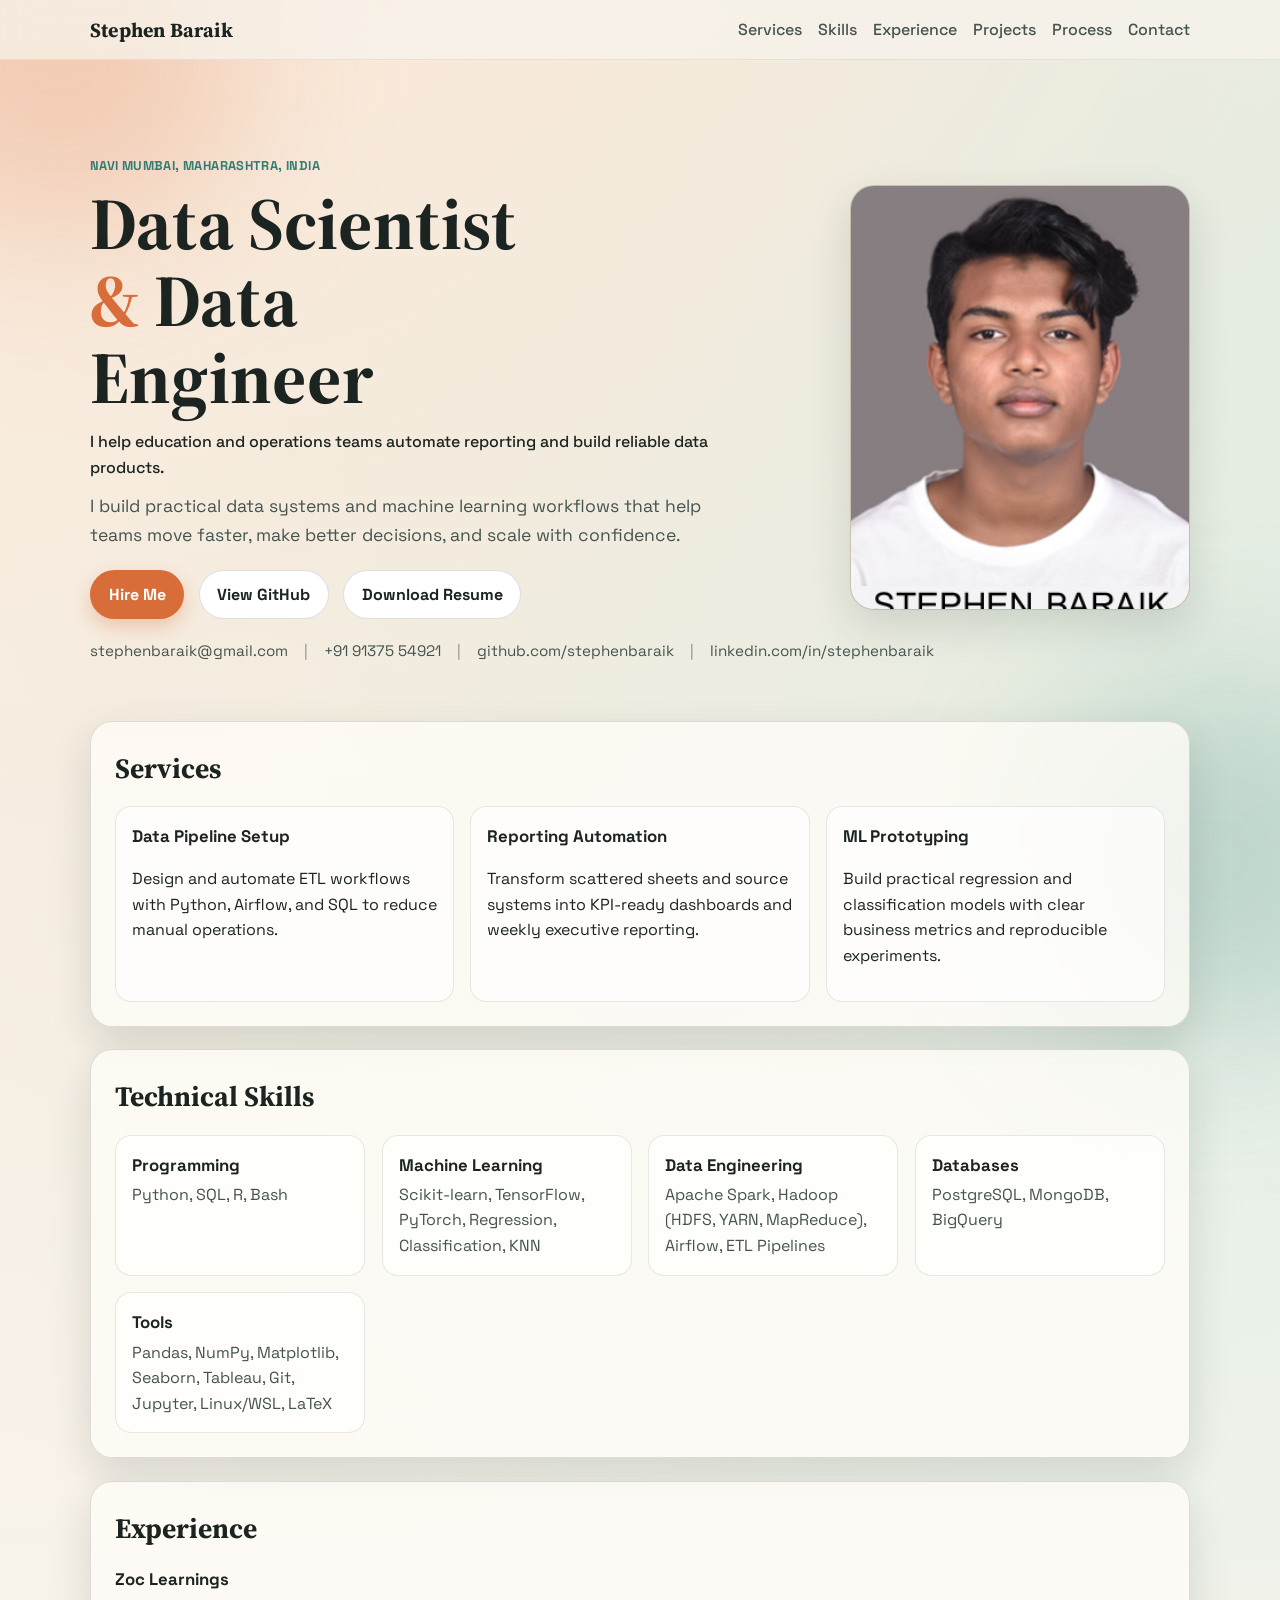
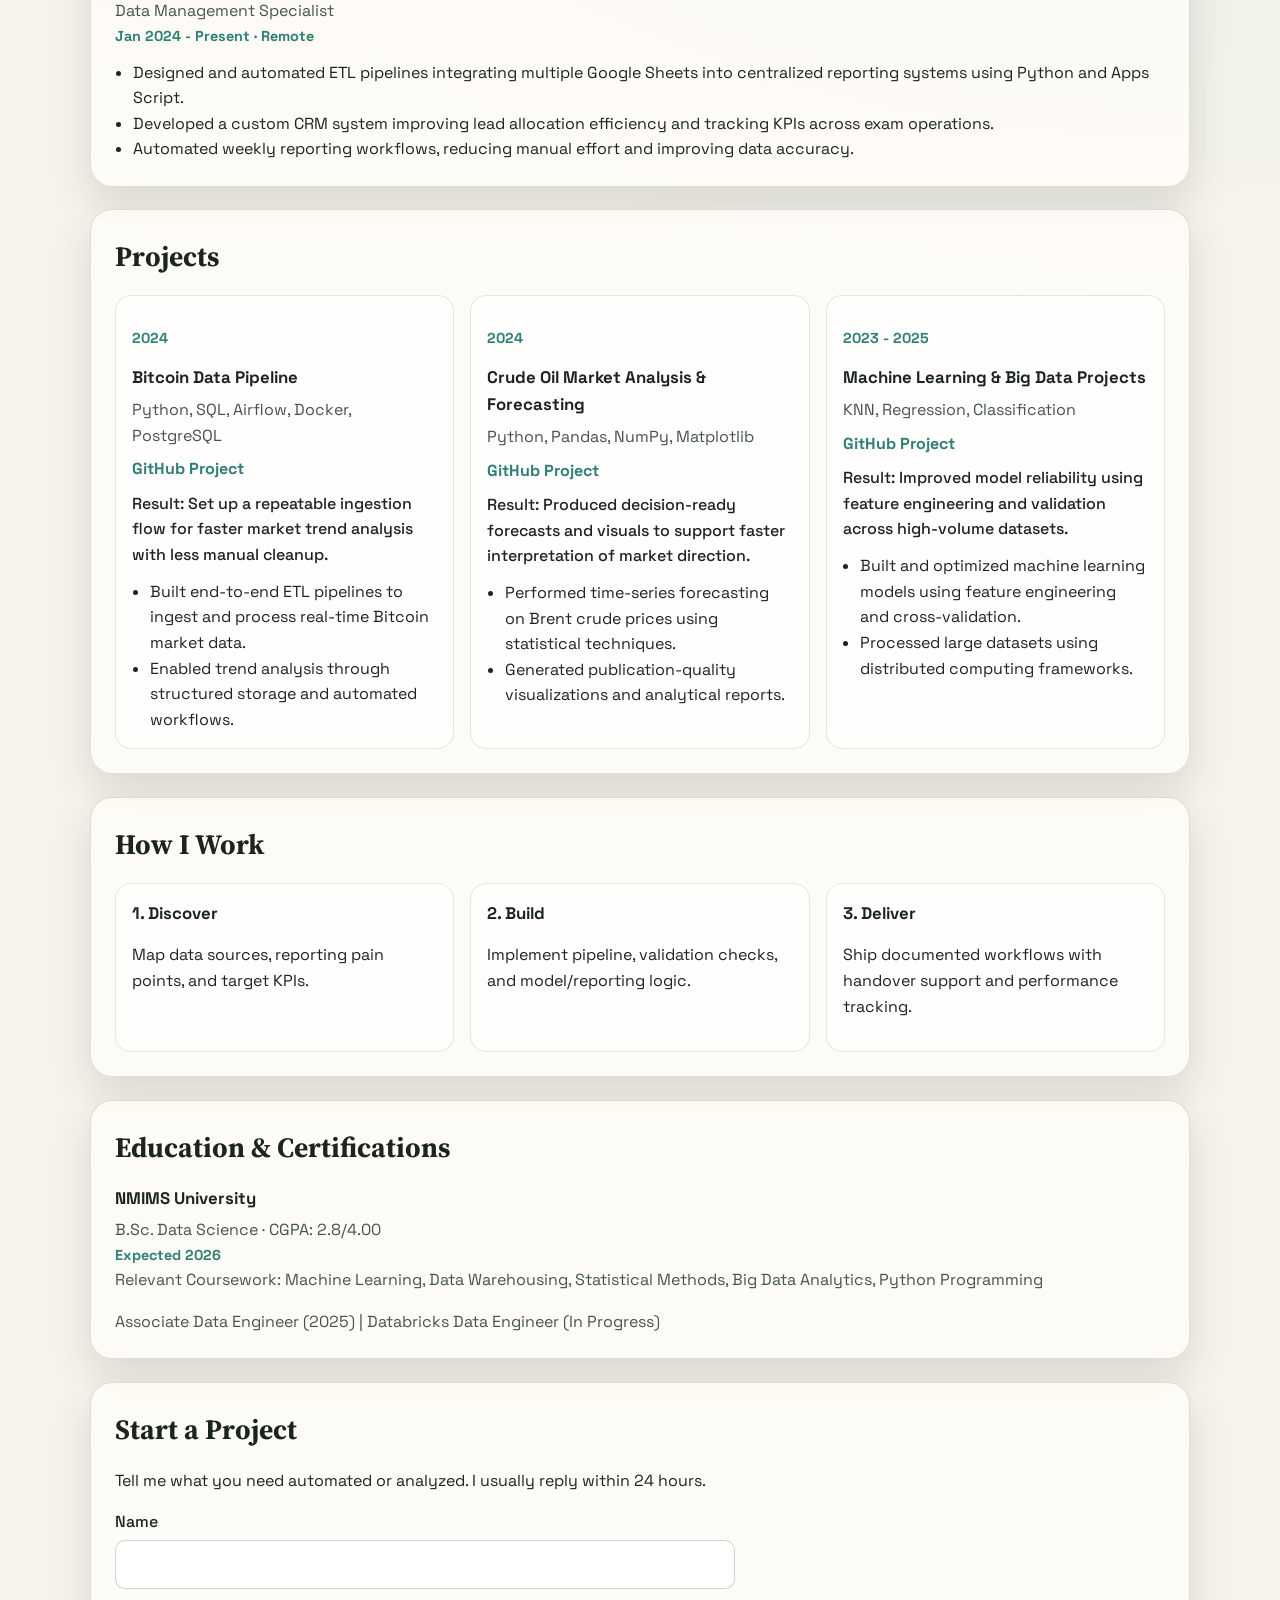
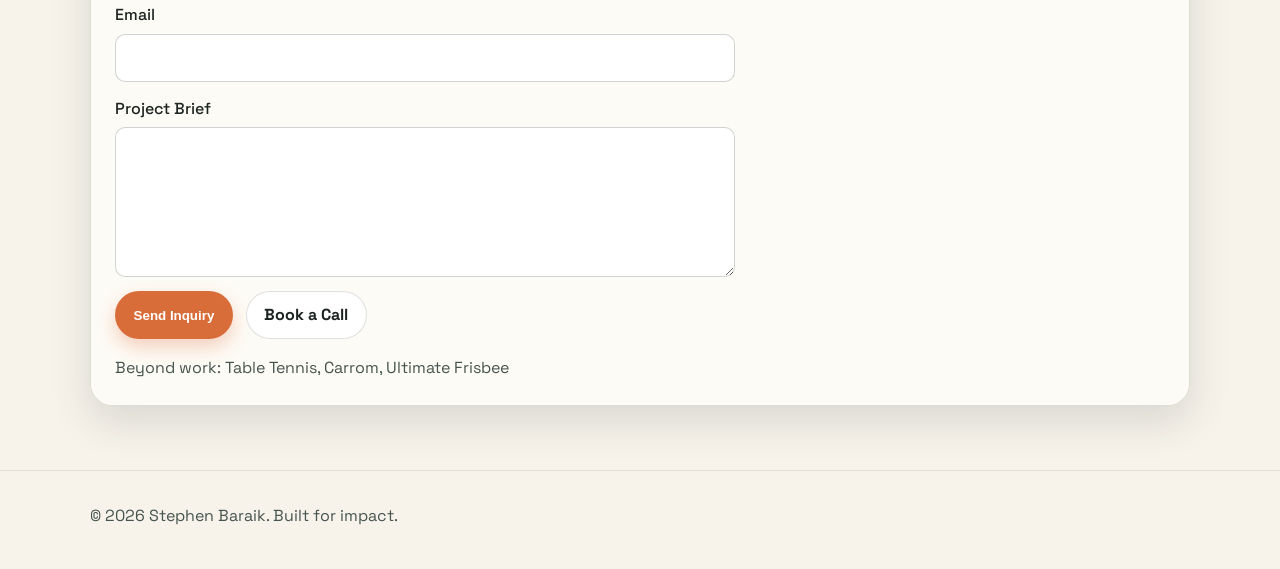
==== index.html @ 41bd1a30 "Add post-submit redirect for inquiry form" ====
<!DOCTYPE html>
<html lang="en">
<head>
  <meta charset="UTF-8">
  <meta name="viewport" content="width=device-width, initial-scale=1.0">
  <title>Stephen Baraik | Data Scientist & Data Engineer</title>
  <meta name="description" content="Portfolio website of Stephen Baraik, Data Scientist and Data Engineer based in Navi Mumbai.">
  <meta name="author" content="Stephen Baraik">
  <meta property="og:title" content="Stephen Baraik | Data Scientist & Data Engineer">
  <meta property="og:description" content="I help teams automate data workflows, build analytics pipelines, and deliver ML-ready systems.">
  <meta property="og:type" content="website">
  <meta property="og:image" content="stephen-baraik.jpg">
  <meta property="og:locale" content="en_IN">
  <meta name="twitter:card" content="summary_large_image">
  <meta name="twitter:title" content="Stephen Baraik | Data Scientist & Data Engineer">
  <meta name="twitter:description" content="Data Scientist and Data Engineer based in Navi Mumbai, India.">
  <meta name="twitter:image" content="stephen-baraik.jpg">
  <link rel="preconnect" href="https://fonts.googleapis.com">
  <link rel="preconnect" href="https://fonts.gstatic.com" crossorigin>
  <link href="https://fonts.googleapis.com/css2?family=Space+Grotesk:wght@400;500;700&family=Source+Serif+4:opsz,wght@8..60,500;8..60,700&display=swap" rel="stylesheet">
  <link rel="stylesheet" href="styles.css">
  <script type="application/ld+json">
    {
      "@context": "https://schema.org",
      "@type": "Person",
      "name": "Stephen Baraik",
      "jobTitle": "Data Scientist | Data Engineer",
      "address": {
        "@type": "PostalAddress",
        "addressLocality": "Navi Mumbai",
        "addressRegion": "Maharashtra",
        "addressCountry": "IN"
      },
      "email": "mailto:stephenbaraik@gmail.com",
      "telephone": "+91-91375-54921",
      "url": "https://github.com/stephenbaraik",
      "sameAs": [
        "https://github.com/stephenbaraik",
        "https://linkedin.com/in/stephenbaraik"
      ]
    }
  </script>
</head>
<body>
  <div class="bg-orb orb-one" aria-hidden="true"></div>
  <div class="bg-orb orb-two" aria-hidden="true"></div>

  <header class="site-header">
    <div class="container nav-wrap">
      <a href="#top" class="brand">Stephen Baraik</a>
      <nav aria-label="Primary navigation">
        <ul class="nav-links">
          <li><a href="#services">Services</a></li>
          <li><a href="#skills">Skills</a></li>
          <li><a href="#experience">Experience</a></li>
          <li><a href="#projects">Projects</a></li>
          <li><a href="#process">Process</a></li>
          <li><a href="#contact">Contact</a></li>
        </ul>
      </nav>
    </div>
  </header>

  <main id="top">
    <section class="hero container reveal">
      <div class="hero-layout">
        <div class="hero-content">
          <p class="kicker">Navi Mumbai, Maharashtra, India</p>
          <h1>Data Scientist <span>&</span> Data Engineer</h1>
          <p class="value-prop">I help education and operations teams automate reporting and build reliable data products.</p>
          <p class="hero-copy">
            I build practical data systems and machine learning workflows that help teams move faster,
            make better decisions, and scale with confidence.
          </p>
          <div class="hero-actions">
            <a class="btn btn-primary" href="mailto:stephenbaraik@gmail.com">Hire Me</a>
            <a class="btn btn-secondary" href="https://github.com/stephenbaraik" target="_blank" rel="noreferrer">View GitHub</a>
            <a class="btn btn-secondary" href="stephen-baraik-resume.pdf" download>Download Resume</a>
          </div>
        </div>
        <figure class="hero-photo">
          <img src="stephen-baraik.jpg" alt="Portrait of Stephen Baraik" loading="eager" decoding="async">
        </figure>
      </div>
      <ul class="contact-inline">
        <li><a href="mailto:stephenbaraik@gmail.com">stephenbaraik@gmail.com</a></li>
        <li><a href="tel:+919137554921">+91 91375 54921</a></li>
        <li><a href="https://github.com/stephenbaraik" target="_blank" rel="noreferrer">github.com/stephenbaraik</a></li>
        <li><a href="https://linkedin.com/in/stephenbaraik" target="_blank" rel="noreferrer">linkedin.com/in/stephenbaraik</a></li>
      </ul>
    </section>

    <section id="services" class="container panel reveal">
      <h2>Services</h2>
      <div class="service-grid">
        <article class="service-card">
          <h3>Data Pipeline Setup</h3>
          <p>Design and automate ETL workflows with Python, Airflow, and SQL to reduce manual operations.</p>
        </article>
        <article class="service-card">
          <h3>Reporting Automation</h3>
          <p>Transform scattered sheets and source systems into KPI-ready dashboards and weekly executive reporting.</p>
        </article>
        <article class="service-card">
          <h3>ML Prototyping</h3>
          <p>Build practical regression and classification models with clear business metrics and reproducible experiments.</p>
        </article>
      </div>
    </section>

    <section id="skills" class="container panel reveal">
      <h2>Technical Skills</h2>
      <div class="chip-groups">
        <div>
          <h3>Programming</h3>
          <p>Python, SQL, R, Bash</p>
        </div>
        <div>
          <h3>Machine Learning</h3>
          <p>Scikit-learn, TensorFlow, PyTorch, Regression, Classification, KNN</p>
        </div>
        <div>
          <h3>Data Engineering</h3>
          <p>Apache Spark, Hadoop (HDFS, YARN, MapReduce), Airflow, ETL Pipelines</p>
        </div>
        <div>
          <h3>Databases</h3>
          <p>PostgreSQL, MongoDB, BigQuery</p>
        </div>
        <div>
          <h3>Tools</h3>
          <p>Pandas, NumPy, Matplotlib, Seaborn, Tableau, Git, Jupyter, Linux/WSL, LaTeX</p>
        </div>
      </div>
    </section>

    <section id="experience" class="container panel reveal">
      <h2>Experience</h2>
      <article class="entry">
        <div class="entry-head">
          <h3>Zoc Learnings</h3>
          <p>Data Management Specialist</p>
          <span>Jan 2024 - Present · Remote</span>
        </div>
        <ul>
          <li>Designed and automated ETL pipelines integrating multiple Google Sheets into centralized reporting systems using Python and Apps Script.</li>
          <li>Developed a custom CRM system improving lead allocation efficiency and tracking KPIs across exam operations.</li>
          <li>Automated weekly reporting workflows, reducing manual effort and improving data accuracy.</li>
        </ul>
      </article>
    </section>

    <section id="projects" class="container panel reveal">
      <h2>Projects</h2>
      <div class="project-grid">
        <article class="project-card">
          <p class="project-year">2024</p>
          <h3>Bitcoin Data Pipeline</h3>
          <p class="project-stack">Python, SQL, Airflow, Docker, PostgreSQL</p>
          <a class="project-link" href="https://github.com/stephenbaraik" target="_blank" rel="noreferrer">GitHub Project</a>
          <p class="project-result">Result: Set up a repeatable ingestion flow for faster market trend analysis with less manual cleanup.</p>
          <ul>
            <li>Built end-to-end ETL pipelines to ingest and process real-time Bitcoin market data.</li>
            <li>Enabled trend analysis through structured storage and automated workflows.</li>
          </ul>
        </article>

        <article class="project-card">
          <p class="project-year">2024</p>
          <h3>Crude Oil Market Analysis &amp; Forecasting</h3>
          <p class="project-stack">Python, Pandas, NumPy, Matplotlib</p>
          <a class="project-link" href="https://github.com/stephenbaraik" target="_blank" rel="noreferrer">GitHub Project</a>
          <p class="project-result">Result: Produced decision-ready forecasts and visuals to support faster interpretation of market direction.</p>
          <ul>
            <li>Performed time-series forecasting on Brent crude prices using statistical techniques.</li>
            <li>Generated publication-quality visualizations and analytical reports.</li>
          </ul>
        </article>

        <article class="project-card">
          <p class="project-year">2023 - 2025</p>
          <h3>Machine Learning &amp; Big Data Projects</h3>
          <p class="project-stack">KNN, Regression, Classification</p>
          <a class="project-link" href="https://github.com/stephenbaraik" target="_blank" rel="noreferrer">GitHub Project</a>
          <p class="project-result">Result: Improved model reliability using feature engineering and validation across high-volume datasets.</p>
          <ul>
            <li>Built and optimized machine learning models using feature engineering and cross-validation.</li>
            <li>Processed large datasets using distributed computing frameworks.</li>
          </ul>
        </article>
      </div>
    </section>

    <section id="process" class="container panel reveal">
      <h2>How I Work</h2>
      <div class="process-grid">
        <article>
          <h3>1. Discover</h3>
          <p>Map data sources, reporting pain points, and target KPIs.</p>
        </article>
        <article>
          <h3>2. Build</h3>
          <p>Implement pipeline, validation checks, and model/reporting logic.</p>
        </article>
        <article>
          <h3>3. Deliver</h3>
          <p>Ship documented workflows with handover support and performance tracking.</p>
        </article>
      </div>
    </section>

    <section id="education" class="container panel reveal">
      <h2>Education & Certifications</h2>
      <article class="entry">
        <div class="entry-head">
          <h3>NMIMS University</h3>
          <p>B.Sc. Data Science · CGPA: 2.8/4.00</p>
          <span>Expected 2026</span>
        </div>
        <p class="coursework">Relevant Coursework: Machine Learning, Data Warehousing, Statistical Methods, Big Data Analytics, Python Programming</p>
      </article>
      <p class="cert-line">Associate Data Engineer (2025) | Databricks Data Engineer (In Progress)</p>
    </section>

    <section id="contact" class="container panel contact reveal">
      <h2>Start a Project</h2>
      <p>Tell me what you need automated or analyzed. I usually reply within 24 hours.</p>
      <form class="contact-form" action="https://formsubmit.co/stephenbaraik@gmail.com" method="POST">
        <input type="hidden" name="_subject" value="New portfolio inquiry">
        <input type="hidden" name="_captcha" value="false">
        <input type="hidden" name="_next" value="https://stephenbaraik.github.io/portfolio-website/?inquiry=sent#contact">
        <label>
          Name
          <input type="text" name="name" required>
        </label>
        <label>
          Email
          <input type="email" name="email" required>
        </label>
        <label>
          Project Brief
          <textarea name="message" rows="5" required></textarea>
        </label>
        <div class="contact-cta">
          <button class="btn btn-primary" type="submit">Send Inquiry</button>
          <a class="btn btn-secondary" href="https://calendly.com/stephenbaraik/30min" target="_blank" rel="noreferrer">Book a Call</a>
        </div>
      </form>
      <p class="activity-line">Beyond work: Table Tennis, Carrom, Ultimate Frisbee</p>
    </section>
  </main>

  <footer class="site-footer">
    <div class="container">
      <p>&copy; <span id="year"></span> Stephen Baraik. Built for impact.</p>
    </div>
  </footer>

  <script src="script.js"></script>
</body>
</html>
---- styles.css ----
:root {
  --bg: #f7f3eb;
  --surface: rgba(255, 253, 248, 0.78);
  --ink: #1c2421;
  --muted: #45544e;
  --accent: #d96d3a;
  --accent-2: #2f7f74;
  --border: rgba(28, 36, 33, 0.14);
  --shadow: 0 16px 40px rgba(37, 50, 45, 0.14);
}

* {
  box-sizing: border-box;
}

html {
  scroll-behavior: smooth;
}

body {
  margin: 0;
  font-family: "Space Grotesk", "Segoe UI", sans-serif;
  color: var(--ink);
  background:
    radial-gradient(circle at 12% -10%, #ffe7d5 0%, rgba(255, 231, 213, 0) 48%),
    radial-gradient(circle at 92% 8%, #d4efe8 0%, rgba(212, 239, 232, 0) 44%),
    var(--bg);
  line-height: 1.6;
}

.container {
  width: min(1100px, 92vw);
  margin: 0 auto;
}

.bg-orb {
  position: fixed;
  width: 360px;
  height: 360px;
  border-radius: 50%;
  filter: blur(80px);
  z-index: -1;
}

.orb-one {
  background: rgba(217, 109, 58, 0.24);
  top: -120px;
  left: -120px;
}

.orb-two {
  background: rgba(47, 127, 116, 0.22);
  bottom: -140px;
  right: -120px;
}

.site-header {
  position: sticky;
  top: 0;
  backdrop-filter: blur(12px);
  background: rgba(247, 243, 235, 0.75);
  border-bottom: 1px solid rgba(28, 36, 33, 0.08);
  z-index: 10;
}

.nav-wrap {
  display: flex;
  justify-content: space-between;
  align-items: center;
  padding: 0.85rem 0;
  gap: 1rem;
}

.brand {
  font-family: "Source Serif 4", serif;
  font-size: 1.25rem;
  font-weight: 700;
  letter-spacing: 0.01em;
}

.nav-links {
  display: flex;
  list-style: none;
  gap: 1rem;
  padding: 0;
  margin: 0;
  flex-wrap: wrap;
}

a {
  color: inherit;
  text-decoration: none;
}

.nav-links a {
  color: var(--muted);
  font-weight: 500;
}

.nav-links a:hover,
.contact-inline a:hover {
  color: var(--accent);
}

main {
  padding: 2.8rem 0 4rem;
}

.hero {
  padding: 3.2rem 0 2.2rem;
}

.hero-layout {
  display: grid;
  grid-template-columns: 1.2fr 0.8fr;
  gap: 1.4rem;
  align-items: center;
}

.hero-photo {
  margin: 0;
  justify-self: end;
  width: min(340px, 100%);
  aspect-ratio: 4 / 5;
  border-radius: 24px;
  overflow: hidden;
  border: 1px solid rgba(28, 36, 33, 0.12);
  box-shadow: var(--shadow);
  background: linear-gradient(145deg, rgba(47, 127, 116, 0.18), rgba(217, 109, 58, 0.18));
}

.hero-photo img {
  width: 100%;
  height: 100%;
  object-fit: cover;
  object-position: center 20%;
  display: block;
}

.kicker {
  color: var(--accent-2);
  margin: 0;
  font-weight: 700;
  letter-spacing: 0.03em;
  text-transform: uppercase;
  font-size: 0.8rem;
}

h1 {
  font-family: "Source Serif 4", serif;
  font-size: clamp(2.25rem, 6vw, 4.6rem);
  line-height: 1.05;
  margin: 0.5rem 0 0.8rem;
  max-width: 12ch;
}

h1 span {
  color: var(--accent);
}

.hero-copy {
  max-width: 64ch;
  font-size: 1.1rem;
  color: var(--muted);
  margin: 0;
}

.value-prop {
  margin: 0 0 0.75rem;
  font-weight: 500;
}

.hero-actions {
  display: flex;
  gap: 0.9rem;
  margin: 1.35rem 0 1.25rem;
  flex-wrap: wrap;
}

.btn {
  display: inline-flex;
  align-items: center;
  justify-content: center;
  border-radius: 999px;
  padding: 0.65rem 1.1rem;
  font-weight: 700;
  border: 1px solid transparent;
  transition: transform 180ms ease, box-shadow 180ms ease, background-color 180ms ease;
}

.btn:hover {
  transform: translateY(-2px);
}

.btn:focus-visible,
.nav-links a:focus-visible,
.project-link:focus-visible,
input:focus-visible,
textarea:focus-visible {
  outline: 2px solid var(--accent-2);
  outline-offset: 2px;
}

.btn-primary {
  background: var(--accent);
  color: #fff;
  box-shadow: 0 8px 18px rgba(217, 109, 58, 0.3);
}

.btn-secondary {
  border-color: var(--border);
  background: #fff;
}

.contact-inline {
  display: flex;
  flex-wrap: wrap;
  list-style: none;
  margin: 0;
  padding: 0;
  gap: 0.75rem 1rem;
  color: var(--muted);
  font-size: 0.95rem;
}

.contact-inline li::after {
  content: "|";
  margin-left: 1rem;
  color: rgba(69, 84, 78, 0.55);
}

.contact-inline li:last-child::after {
  content: "";
  margin: 0;
}

.panel {
  margin-top: 1.4rem;
  border: 1px solid var(--border);
  border-radius: 22px;
  background: var(--surface);
  box-shadow: var(--shadow);
  padding: 1.5rem;
}

h2 {
  margin: 0 0 1rem;
  font-family: "Source Serif 4", serif;
  font-size: 1.75rem;
}

h3 {
  margin: 0 0 0.2rem;
  font-size: 1.05rem;
}

.chip-groups {
  display: grid;
  grid-template-columns: repeat(auto-fit, minmax(220px, 1fr));
  gap: 1.05rem;
}

.chip-groups div {
  padding: 1rem;
  background: rgba(255, 255, 255, 0.65);
  border: 1px solid rgba(28, 36, 33, 0.1);
  border-radius: 16px;
}

.service-grid,
.process-grid {
  display: grid;
  grid-template-columns: repeat(auto-fit, minmax(220px, 1fr));
  gap: 1rem;
}

.service-card,
.process-grid article {
  padding: 1rem;
  background: rgba(255, 255, 255, 0.68);
  border: 1px solid rgba(28, 36, 33, 0.1);
  border-radius: 16px;
}

.chip-groups p,
.entry p,
.project-stack,
.coursework {
  margin: 0;
  color: var(--muted);
}

.entry-head {
  display: grid;
  gap: 0.1rem;
}

.entry-head span,
.project-year {
  color: var(--accent-2);
  font-weight: 700;
  font-size: 0.9rem;
}

.entry ul,
.project-card ul {
  margin: 0.7rem 0 0;
  padding-left: 1.1rem;
}

.project-grid {
  display: grid;
  grid-template-columns: repeat(auto-fit, minmax(250px, 1fr));
  gap: 1rem;
}

.project-card {
  border: 1px solid rgba(28, 36, 33, 0.11);
  border-radius: 16px;
  background: rgba(255, 255, 255, 0.68);
  padding: 1rem;
}

.project-card h3 {
  margin-bottom: 0.4rem;
}

.project-link {
  display: inline-flex;
  margin-top: 0.5rem;
  font-weight: 700;
  color: var(--accent-2);
}

.project-result {
  margin: 0.55rem 0 0;
  color: var(--ink);
  font-weight: 500;
}

.project-link:hover {
  color: var(--accent);
}

.contact {
  text-align: left;
}

.contact-form {
  margin-top: 0.9rem;
  display: grid;
  gap: 0.85rem;
  max-width: 620px;
}

.contact-form label {
  display: grid;
  gap: 0.35rem;
  font-weight: 500;
}

input,
textarea {
  font: inherit;
  color: var(--ink);
  border: 1px solid rgba(28, 36, 33, 0.2);
  border-radius: 10px;
  padding: 0.65rem 0.75rem;
  background: rgba(255, 255, 255, 0.95);
}

textarea {
  resize: vertical;
}

.contact-cta {
  display: flex;
  gap: 0.8rem;
  flex-wrap: wrap;
}

.cert-line,
.activity-line {
  margin-bottom: 0;
  color: var(--muted);
}

.site-footer {
  border-top: 1px solid rgba(28, 36, 33, 0.1);
  padding: 1rem 0 1.5rem;
  color: var(--muted);
}

.reveal {
  opacity: 0;
  transform: translateY(18px);
  transition: opacity 700ms ease, transform 700ms ease;
}

.reveal.is-visible {
  opacity: 1;
  transform: translateY(0);
}

@media (max-width: 760px) {
  .nav-wrap {
    flex-direction: column;
    align-items: flex-start;
  }

  .hero {
    padding-top: 2.2rem;
  }

  .hero-layout {
    grid-template-columns: 1fr;
  }

  .hero-photo {
    justify-self: start;
    width: min(300px, 100%);
  }

  .panel {
    padding: 1.2rem;
  }

  .contact-cta {
    flex-direction: column;
    align-items: flex-start;
  }

  .contact-inline {
    flex-direction: column;
    gap: 0.35rem;
  }

  .contact-inline li::after {
    content: "";
    margin: 0;
  }
}

@media (prefers-reduced-motion: reduce) {
  *,
  *::before,
  *::after {
    animation: none !important;
    transition: none !important;
    scroll-behavior: auto !important;
  }

  .reveal {
    opacity: 1;
    transform: none;
  }
}
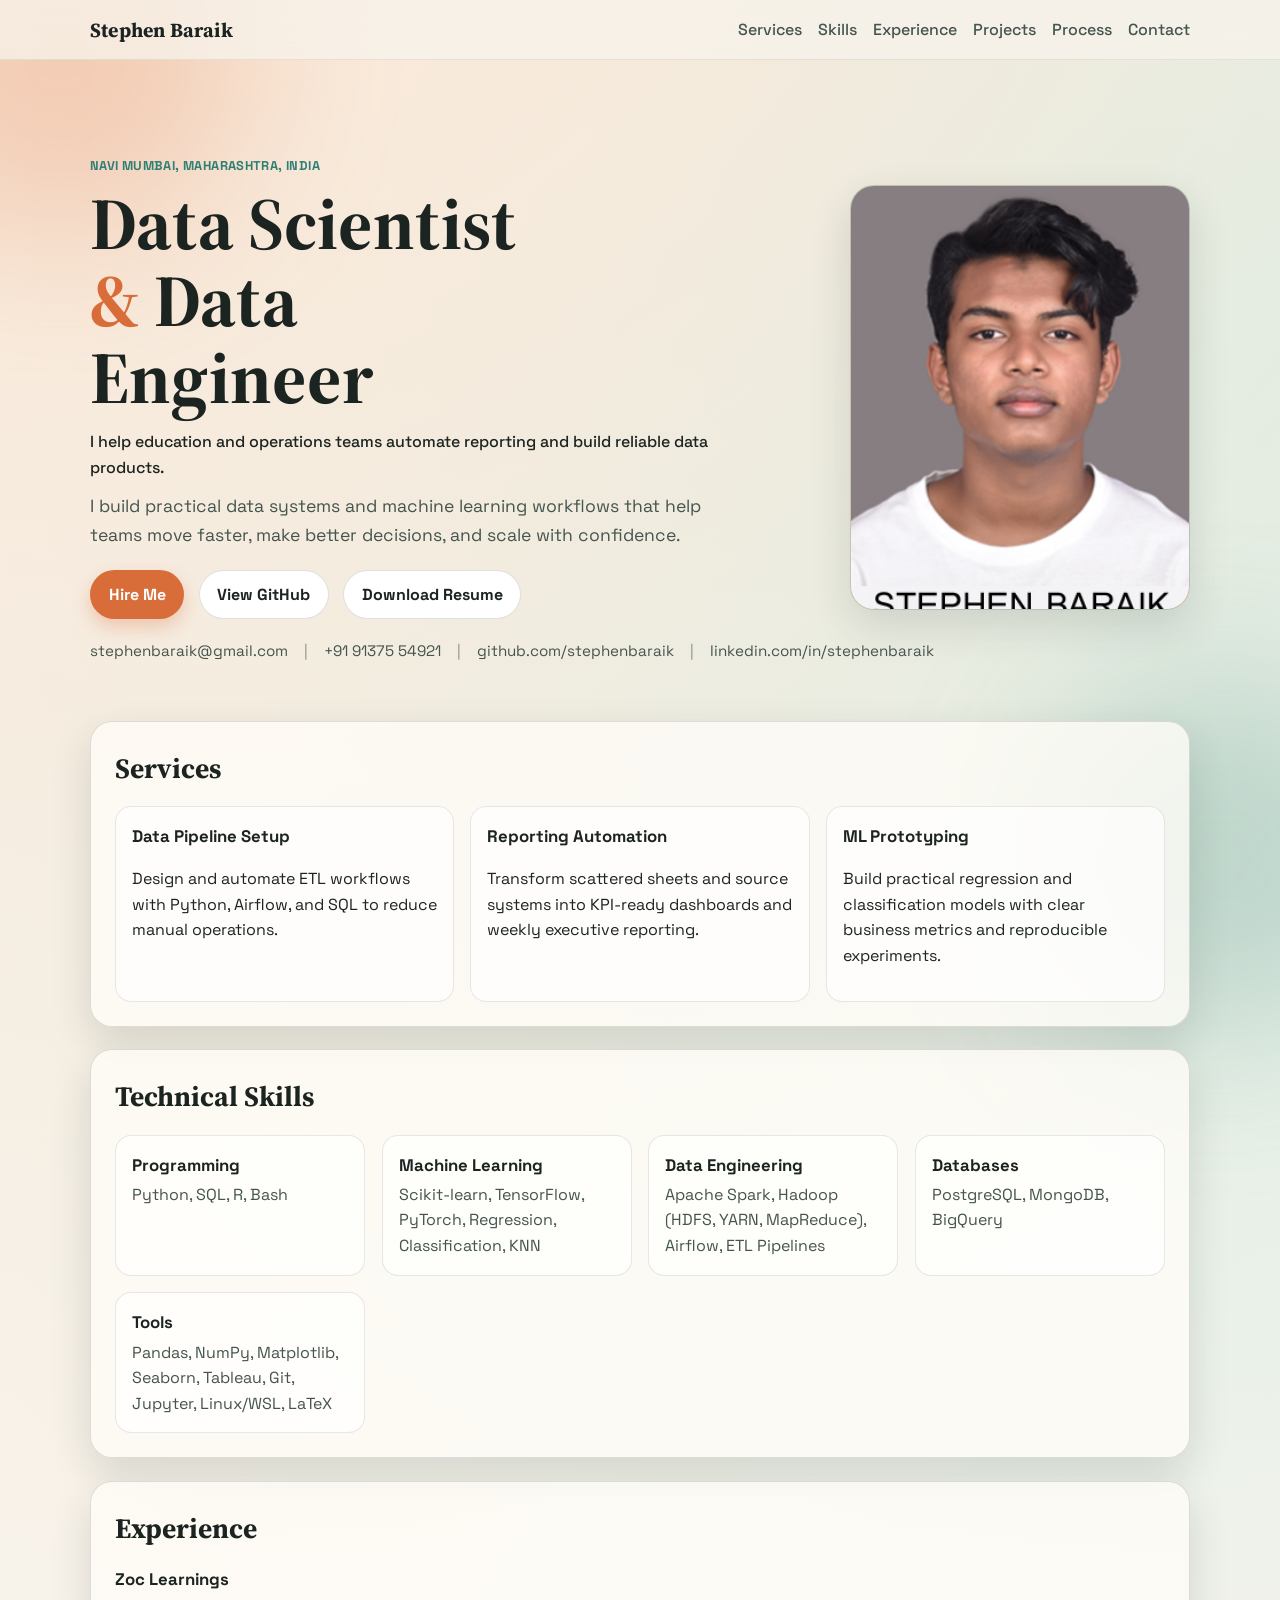
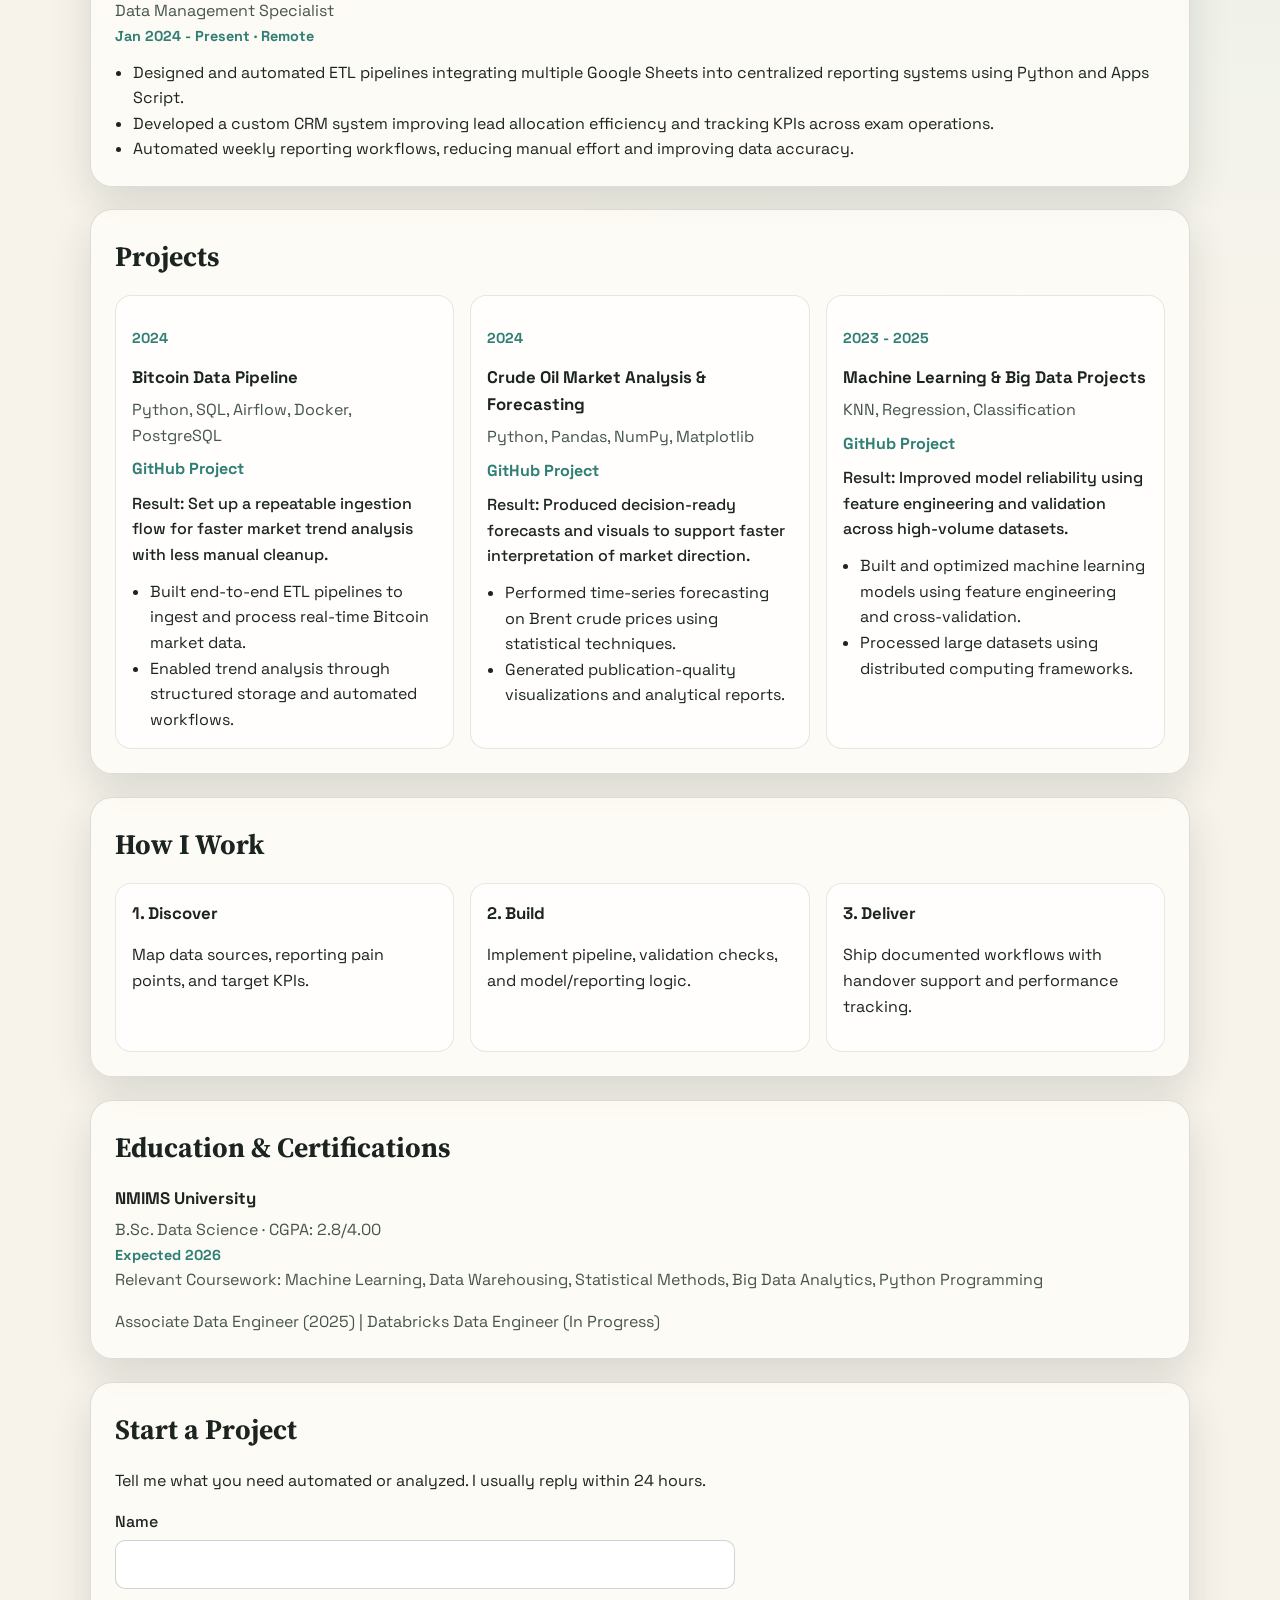
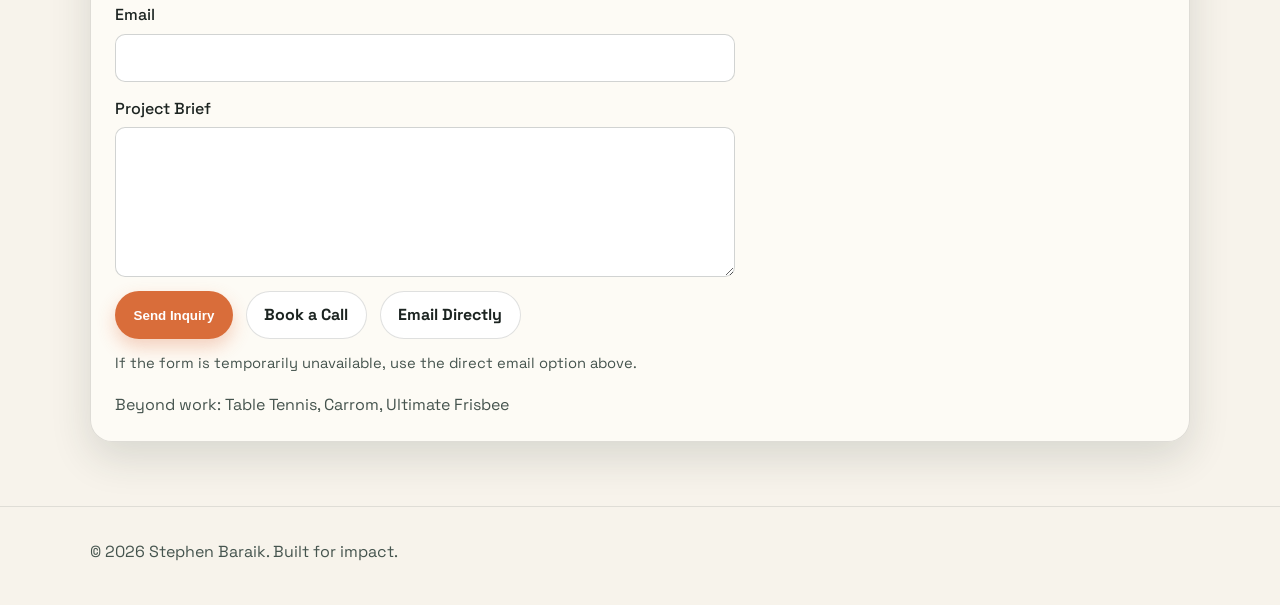
==== commit 8966aa03: "Switch inquiry form to Formspree with fallback contact options" ====
--- a/index.html
+++ b/index.html
@@ -225,10 +225,10 @@
     <section id="contact" class="container panel contact reveal">
       <h2>Start a Project</h2>
       <p>Tell me what you need automated or analyzed. I usually reply within 24 hours.</p>
-      <form class="contact-form" action="https://formsubmit.co/stephenbaraik@gmail.com" method="POST">
+      <form class="contact-form" action="https://formspree.io/f/xykvkvog" method="POST">
         <input type="hidden" name="_subject" value="New portfolio inquiry">
-        <input type="hidden" name="_captcha" value="false">
         <input type="hidden" name="_next" value="https://stephenbaraik.github.io/portfolio-website/?inquiry=sent#contact">
+        <input type="text" name="_gotcha" tabindex="-1" autocomplete="off" class="hidden-field" aria-hidden="true">
         <label>
           Name
           <input type="text" name="name" required>
@@ -244,8 +244,10 @@
         <div class="contact-cta">
           <button class="btn btn-primary" type="submit">Send Inquiry</button>
           <a class="btn btn-secondary" href="https://calendly.com/stephenbaraik/30min" target="_blank" rel="noreferrer">Book a Call</a>
+          <a class="btn btn-secondary" href="mailto:stephenbaraik@gmail.com?subject=Project%20Inquiry%20from%20Portfolio">Email Directly</a>
         </div>
       </form>
+      <p class="form-note">If the form is temporarily unavailable, use the direct email option above.</p>
       <p class="activity-line">Beyond work: Table Tennis, Carrom, Ultimate Frisbee</p>
     </section>
   </main>
--- a/styles.css
+++ b/styles.css
@@ -385,6 +385,17 @@
   color: var(--muted);
 }
 
+.form-note {
+  margin-top: 0.8rem;
+  color: var(--muted);
+  font-size: 0.92rem;
+}
+
+.hidden-field {
+  position: absolute;
+  left: -9999px;
+}
+
 .site-footer {
   border-top: 1px solid rgba(28, 36, 33, 0.1);
   padding: 1rem 0 1.5rem;
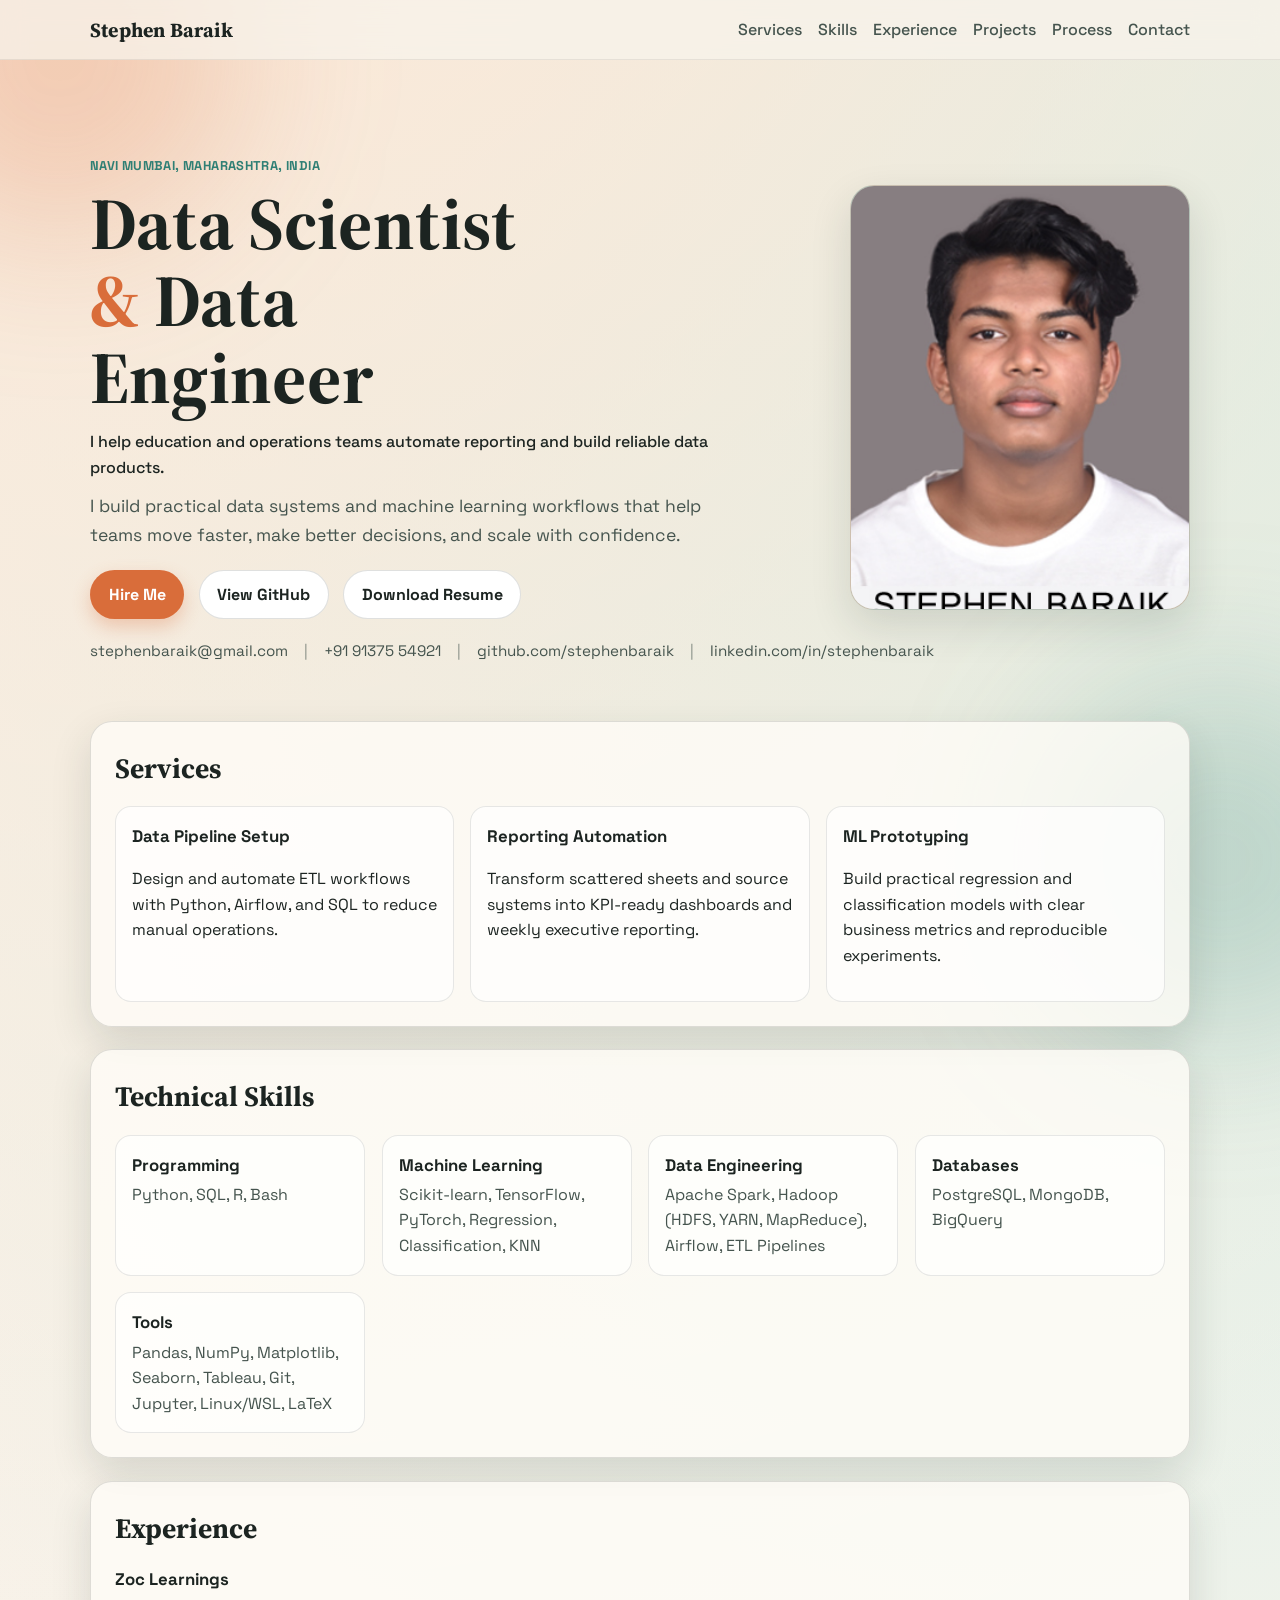
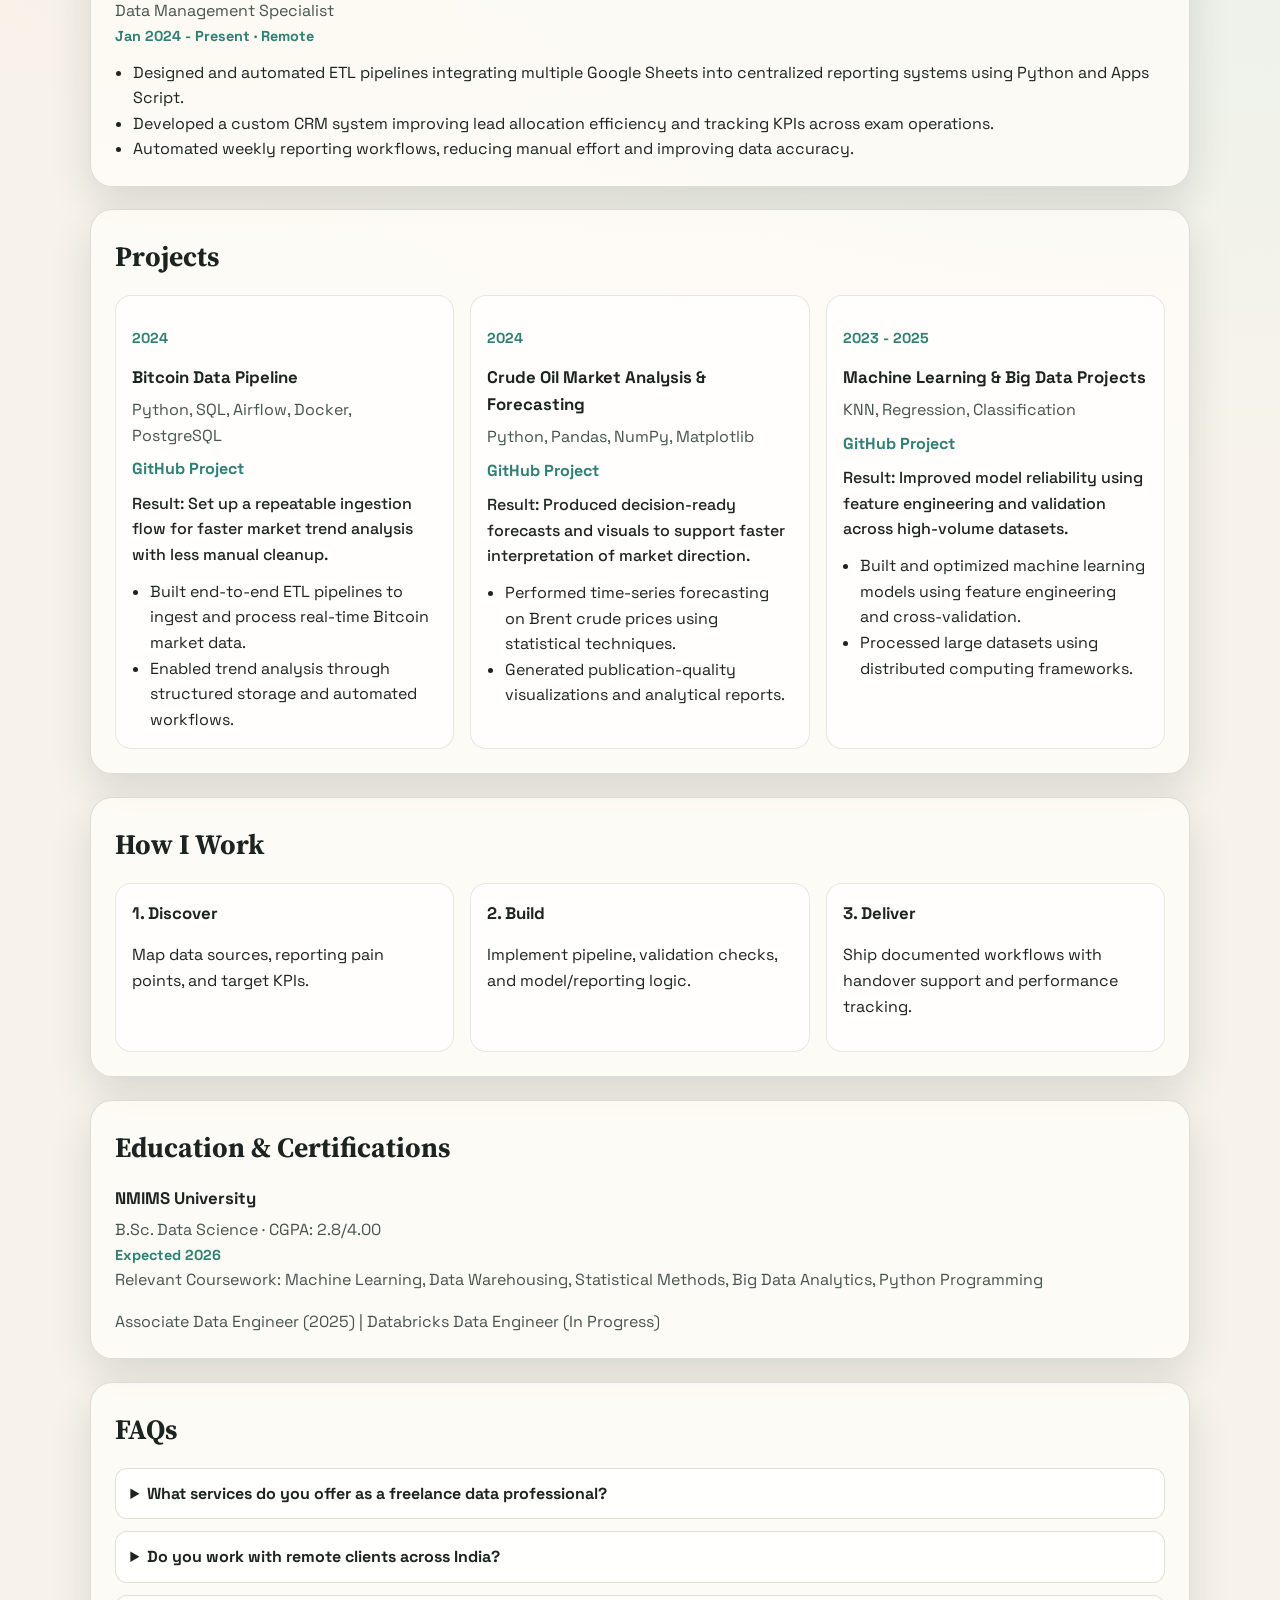
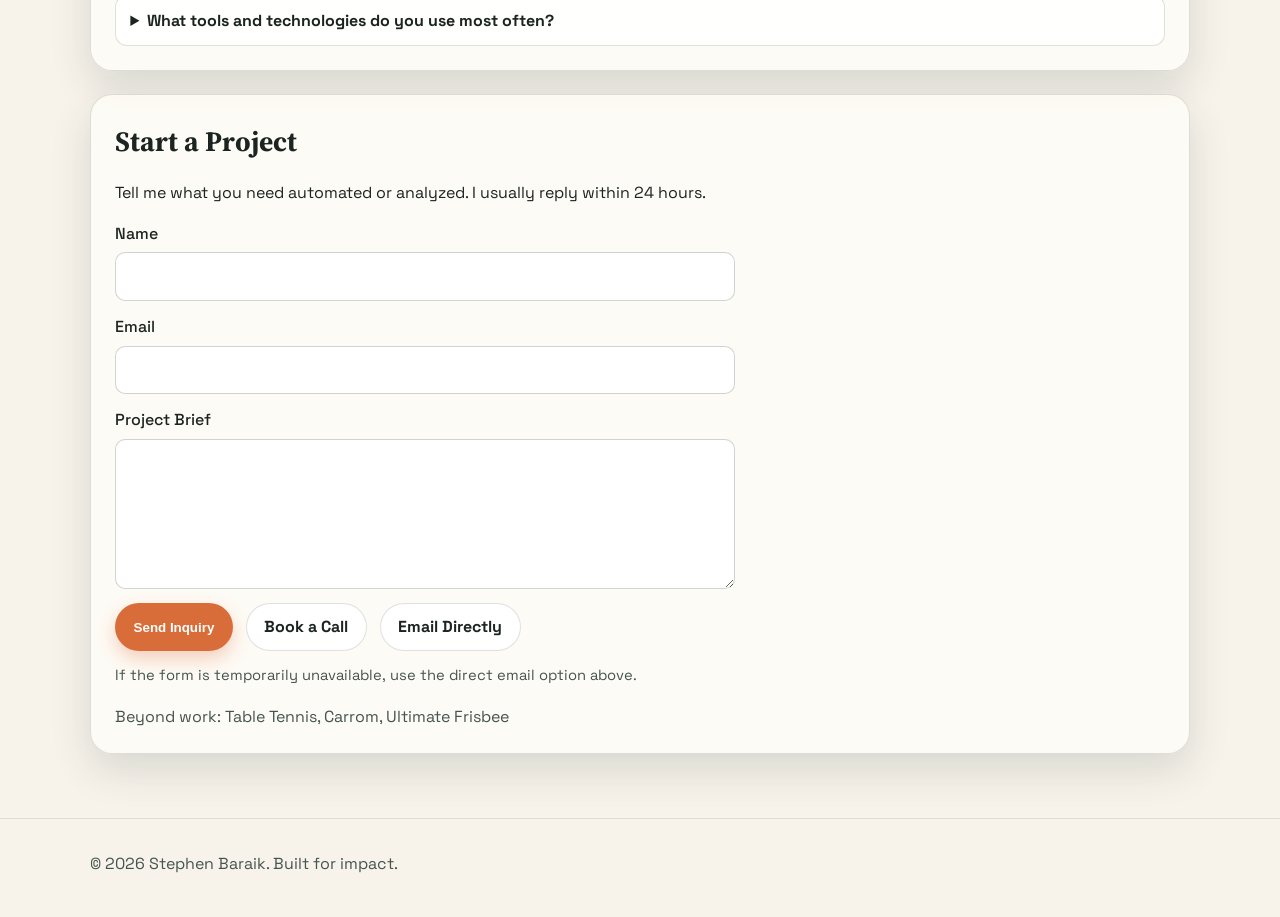
==== commit 69854e78: "Improve SEO metadata, schema, and crawlability" ====
--- a/index.html
+++ b/index.html
@@ -3,18 +3,21 @@
 <head>
   <meta charset="UTF-8">
   <meta name="viewport" content="width=device-width, initial-scale=1.0">
-  <title>Stephen Baraik | Data Scientist & Data Engineer</title>
-  <meta name="description" content="Portfolio website of Stephen Baraik, Data Scientist and Data Engineer based in Navi Mumbai.">
+  <title>Stephen Baraik | Freelance Data Scientist & Data Engineer in India</title>
+  <meta name="description" content="Freelance Data Scientist and Data Engineer in Navi Mumbai helping teams automate ETL pipelines, reporting dashboards, and ML workflows.">
+  <meta name="robots" content="index, follow, max-image-preview:large">
   <meta name="author" content="Stephen Baraik">
-  <meta property="og:title" content="Stephen Baraik | Data Scientist & Data Engineer">
-  <meta property="og:description" content="I help teams automate data workflows, build analytics pipelines, and deliver ML-ready systems.">
+  <link rel="canonical" href="https://stephenbaraik.github.io/portfolio-website/">
+  <meta property="og:title" content="Stephen Baraik | Freelance Data Scientist & Data Engineer in India">
+  <meta property="og:description" content="I help teams automate ETL workflows, reporting, and machine learning systems.">
   <meta property="og:type" content="website">
-  <meta property="og:image" content="stephen-baraik.jpg">
+  <meta property="og:url" content="https://stephenbaraik.github.io/portfolio-website/">
+  <meta property="og:image" content="https://stephenbaraik.github.io/portfolio-website/stephen-baraik.jpg">
   <meta property="og:locale" content="en_IN">
   <meta name="twitter:card" content="summary_large_image">
-  <meta name="twitter:title" content="Stephen Baraik | Data Scientist & Data Engineer">
+  <meta name="twitter:title" content="Stephen Baraik | Freelance Data Scientist & Data Engineer">
   <meta name="twitter:description" content="Data Scientist and Data Engineer based in Navi Mumbai, India.">
-  <meta name="twitter:image" content="stephen-baraik.jpg">
+  <meta name="twitter:image" content="https://stephenbaraik.github.io/portfolio-website/stephen-baraik.jpg">
   <link rel="preconnect" href="https://fonts.googleapis.com">
   <link rel="preconnect" href="https://fonts.gstatic.com" crossorigin>
   <link href="https://fonts.googleapis.com/css2?family=Space+Grotesk:wght@400;500;700&family=Source+Serif+4:opsz,wght@8..60,500;8..60,700&display=swap" rel="stylesheet">
@@ -22,21 +25,77 @@
   <script type="application/ld+json">
     {
       "@context": "https://schema.org",
-      "@type": "Person",
-      "name": "Stephen Baraik",
-      "jobTitle": "Data Scientist | Data Engineer",
-      "address": {
-        "@type": "PostalAddress",
-        "addressLocality": "Navi Mumbai",
-        "addressRegion": "Maharashtra",
-        "addressCountry": "IN"
-      },
-      "email": "mailto:stephenbaraik@gmail.com",
-      "telephone": "+91-91375-54921",
-      "url": "https://github.com/stephenbaraik",
-      "sameAs": [
-        "https://github.com/stephenbaraik",
-        "https://linkedin.com/in/stephenbaraik"
+      "@graph": [
+        {
+          "@type": "WebSite",
+          "name": "Stephen Baraik Portfolio",
+          "url": "https://stephenbaraik.github.io/portfolio-website/"
+        },
+        {
+          "@type": "Person",
+          "name": "Stephen Baraik",
+          "jobTitle": "Data Scientist | Data Engineer",
+          "address": {
+            "@type": "PostalAddress",
+            "addressLocality": "Navi Mumbai",
+            "addressRegion": "Maharashtra",
+            "addressCountry": "IN"
+          },
+          "email": "mailto:stephenbaraik@gmail.com",
+          "telephone": "+91-91375-54921",
+          "url": "https://stephenbaraik.github.io/portfolio-website/",
+          "sameAs": [
+            "https://github.com/stephenbaraik",
+            "https://linkedin.com/in/stephenbaraik"
+          ]
+        },
+        {
+          "@type": "ProfessionalService",
+          "name": "Stephen Baraik Data Services",
+          "provider": {
+            "@type": "Person",
+            "name": "Stephen Baraik"
+          },
+          "areaServed": "India",
+          "serviceType": [
+            "Data pipeline automation",
+            "Reporting automation",
+            "Machine learning prototyping"
+          ],
+          "url": "https://stephenbaraik.github.io/portfolio-website/"
+        }
+      ]
+    }
+  </script>
+  <script type="application/ld+json">
+    {
+      "@context": "https://schema.org",
+      "@type": "FAQPage",
+      "mainEntity": [
+        {
+          "@type": "Question",
+          "name": "What services do you offer as a freelance data professional?",
+          "acceptedAnswer": {
+            "@type": "Answer",
+            "text": "I provide ETL pipeline automation, reporting workflow optimization, and machine learning prototyping for business use cases."
+          }
+        },
+        {
+          "@type": "Question",
+          "name": "Do you work with remote clients across India?",
+          "acceptedAnswer": {
+            "@type": "Answer",
+            "text": "Yes. I work remotely with clients across India and share clear project plans, milestones, and weekly updates."
+          }
+        },
+        {
+          "@type": "Question",
+          "name": "What tools and technologies do you use most often?",
+          "acceptedAnswer": {
+            "@type": "Answer",
+            "text": "Most projects use Python, SQL, Airflow, PostgreSQL, Pandas, and cloud-compatible workflows depending on the data stack."
+          }
+        }
       ]
     }
   </script>
@@ -220,6 +279,24 @@
         <p class="coursework">Relevant Coursework: Machine Learning, Data Warehousing, Statistical Methods, Big Data Analytics, Python Programming</p>
       </article>
       <p class="cert-line">Associate Data Engineer (2025) | Databricks Data Engineer (In Progress)</p>
+    </section>
+
+    <section id="faq" class="container panel reveal">
+      <h2>FAQs</h2>
+      <div class="faq-list">
+        <details>
+          <summary>What services do you offer as a freelance data professional?</summary>
+          <p>I provide ETL pipeline automation, reporting workflow optimization, and machine learning prototyping for business use cases.</p>
+        </details>
+        <details>
+          <summary>Do you work with remote clients across India?</summary>
+          <p>Yes. I work remotely with clients across India and share clear project plans, milestones, and weekly updates.</p>
+        </details>
+        <details>
+          <summary>What tools and technologies do you use most often?</summary>
+          <p>Most projects use Python, SQL, Airflow, PostgreSQL, Pandas, and cloud-compatible workflows depending on the data stack.</p>
+        </details>
+      </div>
     </section>
 
     <section id="contact" class="container panel contact reveal">
--- a/styles.css
+++ b/styles.css
@@ -385,6 +385,28 @@
   color: var(--muted);
 }
 
+.faq-list {
+  display: grid;
+  gap: 0.75rem;
+}
+
+.faq-list details {
+  border: 1px solid rgba(28, 36, 33, 0.14);
+  border-radius: 12px;
+  background: rgba(255, 255, 255, 0.72);
+  padding: 0.75rem 0.9rem;
+}
+
+.faq-list summary {
+  cursor: pointer;
+  font-weight: 700;
+}
+
+.faq-list p {
+  margin: 0.55rem 0 0;
+  color: var(--muted);
+}
+
 .form-note {
   margin-top: 0.8rem;
   color: var(--muted);
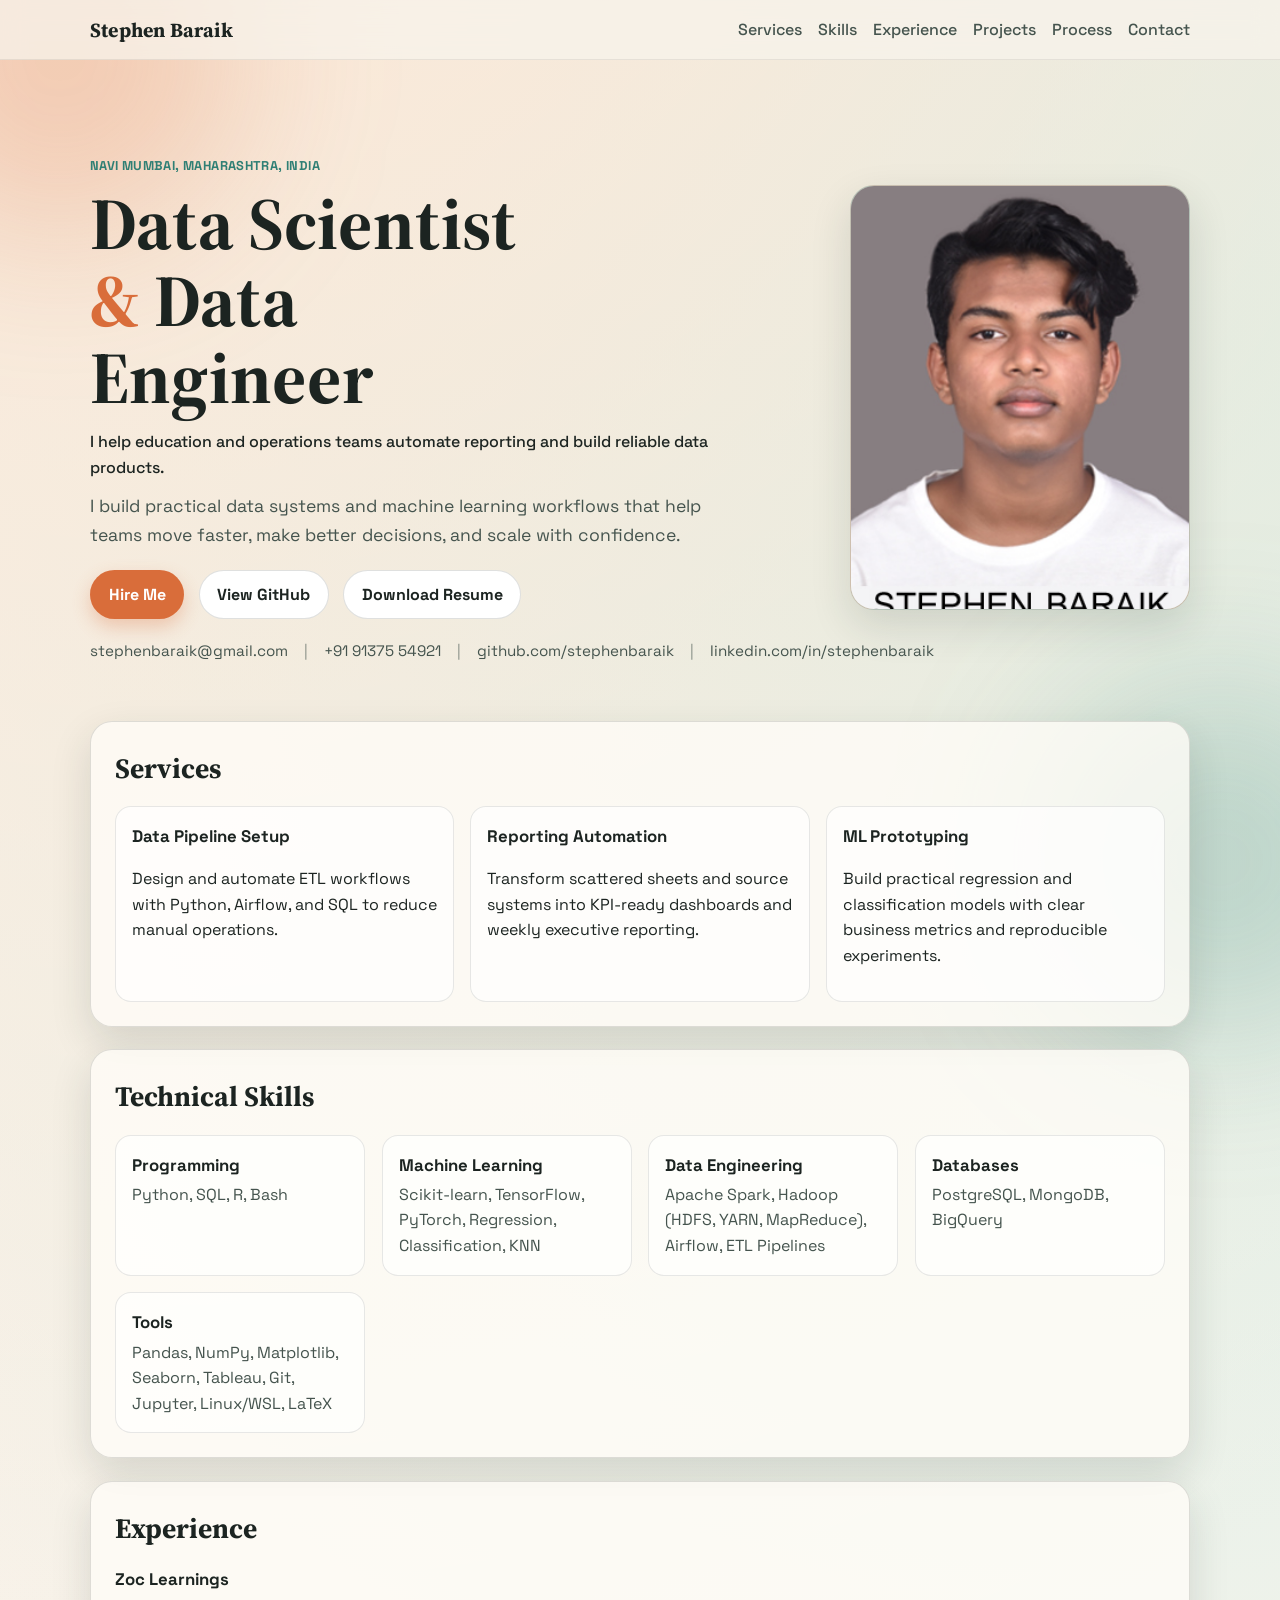
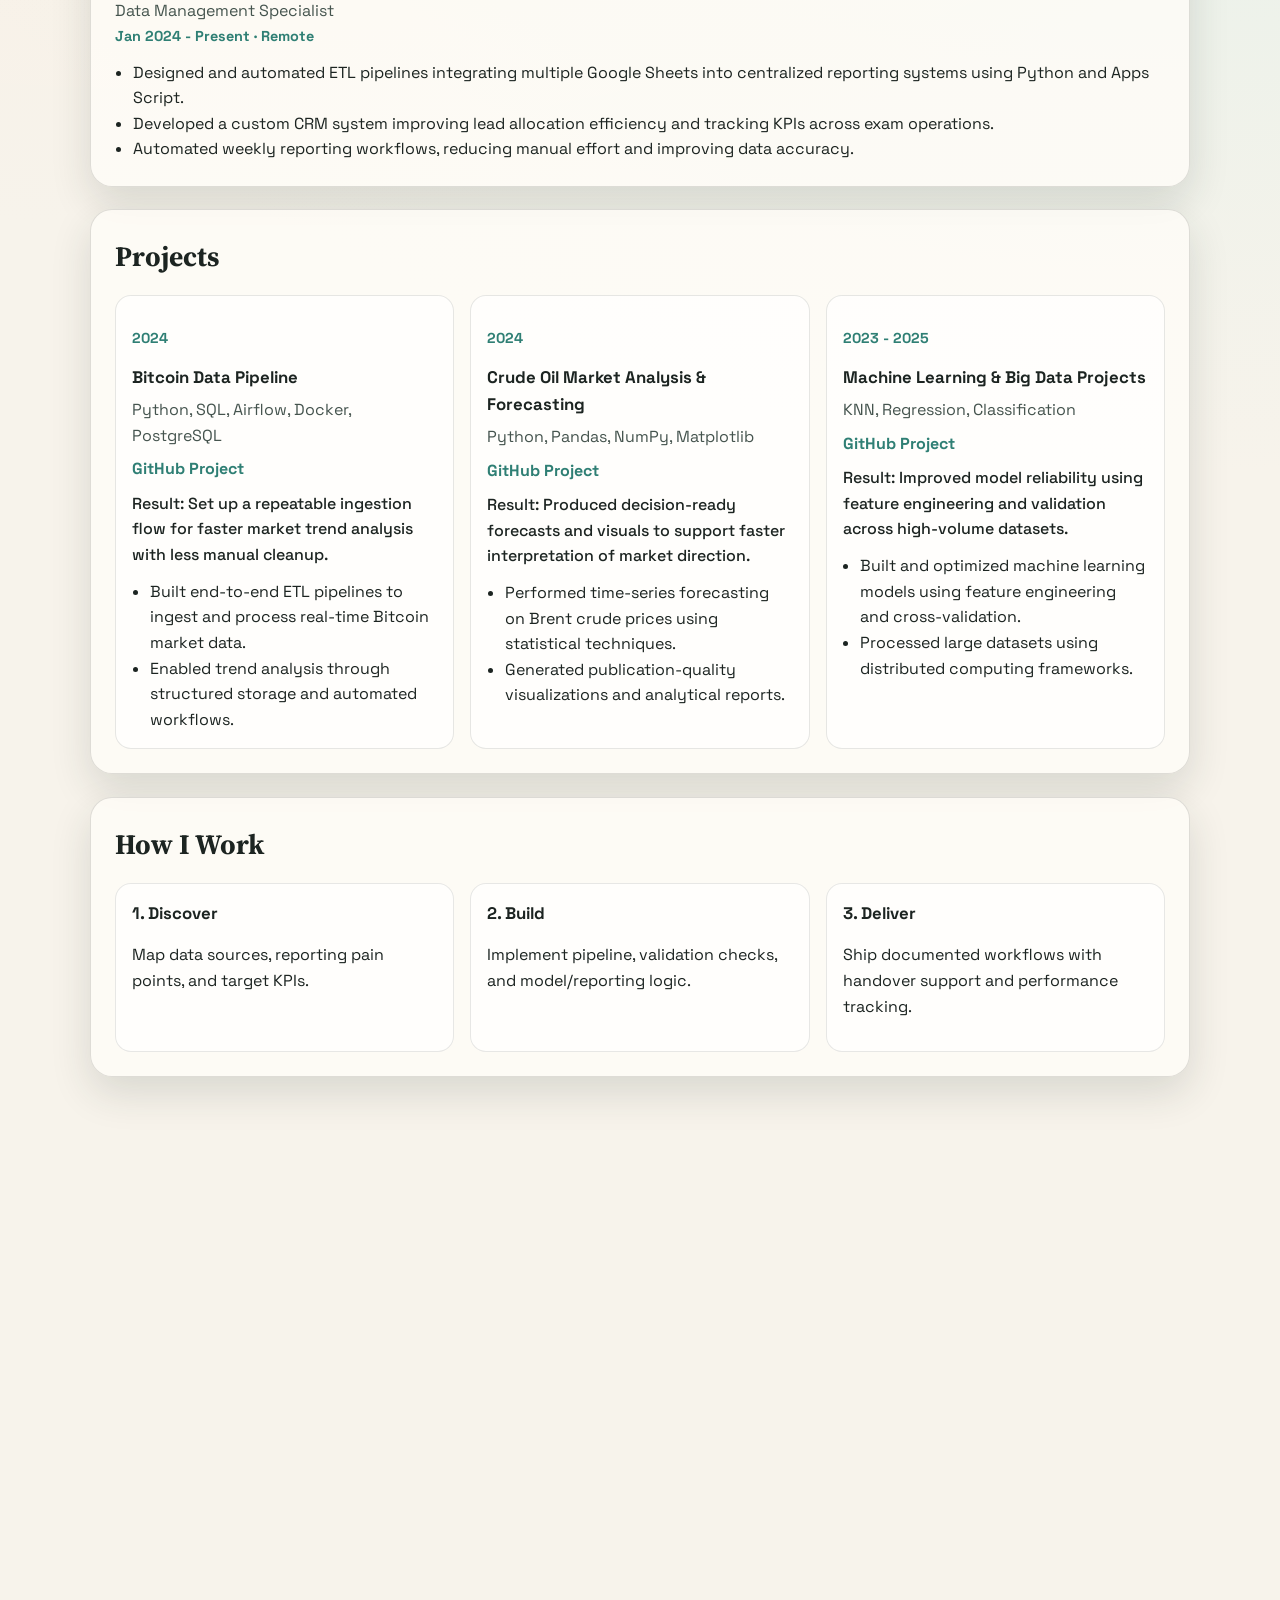
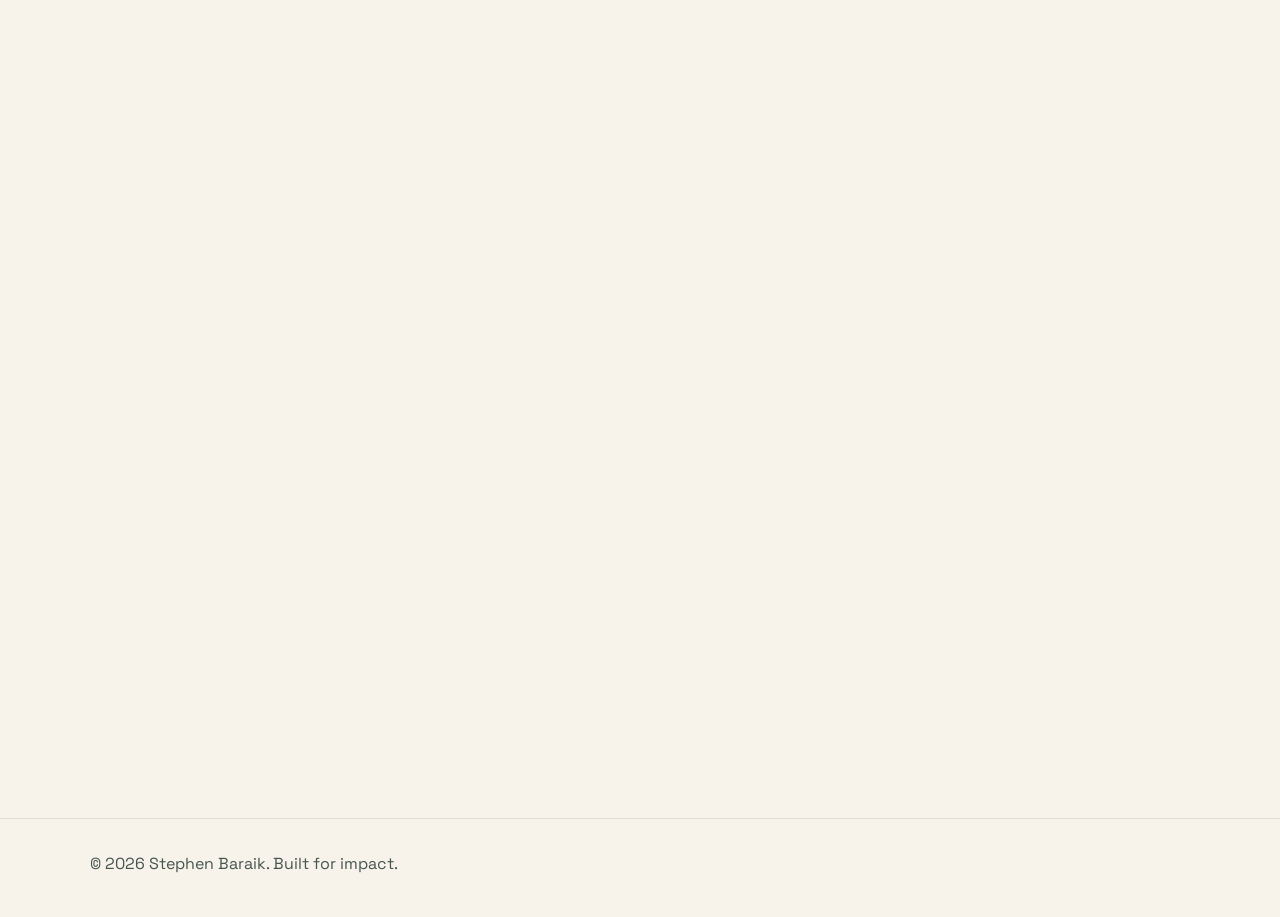
==== commit 6e1e4ad7: "Add branded share image, favicons, and conversion tracking" ====
--- a/index.html
+++ b/index.html
@@ -12,12 +12,27 @@
   <meta property="og:description" content="I help teams automate ETL workflows, reporting, and machine learning systems.">
   <meta property="og:type" content="website">
   <meta property="og:url" content="https://stephenbaraik.github.io/portfolio-website/">
-  <meta property="og:image" content="https://stephenbaraik.github.io/portfolio-website/stephen-baraik.jpg">
+  <meta property="og:image" content="https://stephenbaraik.github.io/portfolio-website/og-image-1200x630.png">
+  <meta property="og:image:width" content="1200">
+  <meta property="og:image:height" content="630">
+  <meta property="og:image:alt" content="Stephen Baraik - Freelance Data Scientist and Data Engineer">
   <meta property="og:locale" content="en_IN">
   <meta name="twitter:card" content="summary_large_image">
   <meta name="twitter:title" content="Stephen Baraik | Freelance Data Scientist & Data Engineer">
   <meta name="twitter:description" content="Data Scientist and Data Engineer based in Navi Mumbai, India.">
-  <meta name="twitter:image" content="https://stephenbaraik.github.io/portfolio-website/stephen-baraik.jpg">
+  <meta name="twitter:image" content="https://stephenbaraik.github.io/portfolio-website/og-image-1200x630.png">
+  <meta name="twitter:image:alt" content="Stephen Baraik - Freelance Data Scientist and Data Engineer">
+  <link rel="icon" type="image/x-icon" href="favicon.ico">
+  <link rel="icon" type="image/png" sizes="32x32" href="favicon-32x32.png">
+  <link rel="icon" type="image/png" sizes="16x16" href="favicon-16x16.png">
+  <link rel="apple-touch-icon" sizes="180x180" href="apple-touch-icon.png">
+  <script async src="https://www.googletagmanager.com/gtag/js?id=G-JP15SCRDEM"></script>
+  <script>
+    window.dataLayer = window.dataLayer || [];
+    function gtag() { dataLayer.push(arguments); }
+    gtag("js", new Date());
+    gtag("config", "G-JP15SCRDEM");
+  </script>
   <link rel="preconnect" href="https://fonts.googleapis.com">
   <link rel="preconnect" href="https://fonts.gstatic.com" crossorigin>
   <link href="https://fonts.googleapis.com/css2?family=Space+Grotesk:wght@400;500;700&family=Source+Serif+4:opsz,wght@8..60,500;8..60,700&display=swap" rel="stylesheet">
@@ -132,9 +147,9 @@
             make better decisions, and scale with confidence.
           </p>
           <div class="hero-actions">
-            <a class="btn btn-primary" href="mailto:stephenbaraik@gmail.com">Hire Me</a>
+            <a class="btn btn-primary" href="mailto:stephenbaraik@gmail.com" data-track="hire_me">Hire Me</a>
             <a class="btn btn-secondary" href="https://github.com/stephenbaraik" target="_blank" rel="noreferrer">View GitHub</a>
-            <a class="btn btn-secondary" href="stephen-baraik-resume.pdf" download>Download Resume</a>
+            <a class="btn btn-secondary" href="stephen-baraik-resume.pdf" download data-track="download_resume">Download Resume</a>
           </div>
         </div>
         <figure class="hero-photo">
@@ -216,7 +231,7 @@
           <p class="project-year">2024</p>
           <h3>Bitcoin Data Pipeline</h3>
           <p class="project-stack">Python, SQL, Airflow, Docker, PostgreSQL</p>
-          <a class="project-link" href="https://github.com/stephenbaraik" target="_blank" rel="noreferrer">GitHub Project</a>
+          <a class="project-link" href="https://github.com/stephenbaraik/RL_Bitcoin_Trader" target="_blank" rel="noreferrer">GitHub Project</a>
           <p class="project-result">Result: Set up a repeatable ingestion flow for faster market trend analysis with less manual cleanup.</p>
           <ul>
             <li>Built end-to-end ETL pipelines to ingest and process real-time Bitcoin market data.</li>
@@ -228,7 +243,7 @@
           <p class="project-year">2024</p>
           <h3>Crude Oil Market Analysis &amp; Forecasting</h3>
           <p class="project-stack">Python, Pandas, NumPy, Matplotlib</p>
-          <a class="project-link" href="https://github.com/stephenbaraik" target="_blank" rel="noreferrer">GitHub Project</a>
+          <a class="project-link" href="https://github.com/stephenbaraik/Crude-Analysis" target="_blank" rel="noreferrer">GitHub Project</a>
           <p class="project-result">Result: Produced decision-ready forecasts and visuals to support faster interpretation of market direction.</p>
           <ul>
             <li>Performed time-series forecasting on Brent crude prices using statistical techniques.</li>
@@ -240,7 +255,7 @@
           <p class="project-year">2023 - 2025</p>
           <h3>Machine Learning &amp; Big Data Projects</h3>
           <p class="project-stack">KNN, Regression, Classification</p>
-          <a class="project-link" href="https://github.com/stephenbaraik" target="_blank" rel="noreferrer">GitHub Project</a>
+          <a class="project-link" href="https://github.com/stephenbaraik/Projects" target="_blank" rel="noreferrer">GitHub Project</a>
           <p class="project-result">Result: Improved model reliability using feature engineering and validation across high-volume datasets.</p>
           <ul>
             <li>Built and optimized machine learning models using feature engineering and cross-validation.</li>
@@ -302,9 +317,9 @@
     <section id="contact" class="container panel contact reveal">
       <h2>Start a Project</h2>
       <p>Tell me what you need automated or analyzed. I usually reply within 24 hours.</p>
-      <form class="contact-form" action="https://formspree.io/f/xykvkvog" method="POST">
+      <form class="contact-form" action="https://formspree.io/f/xykvkvog" method="POST" data-track-form="inquiry_form">
         <input type="hidden" name="_subject" value="New portfolio inquiry">
-        <input type="hidden" name="_next" value="https://stephenbaraik.github.io/portfolio-website/?inquiry=sent#contact">
+        <input type="hidden" name="_next" value="https://stephenbaraik.github.io/portfolio-website/thanks.html">
         <input type="text" name="_gotcha" tabindex="-1" autocomplete="off" class="hidden-field" aria-hidden="true">
         <label>
           Name
@@ -320,7 +335,7 @@
         </label>
         <div class="contact-cta">
           <button class="btn btn-primary" type="submit">Send Inquiry</button>
-          <a class="btn btn-secondary" href="https://calendly.com/stephenbaraik/30min" target="_blank" rel="noreferrer">Book a Call</a>
+          <a class="btn btn-secondary" href="https://calendly.com/stephenbaraik/30min" target="_blank" rel="noreferrer" data-track="book_call">Book a Call</a>
           <a class="btn btn-secondary" href="mailto:stephenbaraik@gmail.com?subject=Project%20Inquiry%20from%20Portfolio">Email Directly</a>
         </div>
       </form>
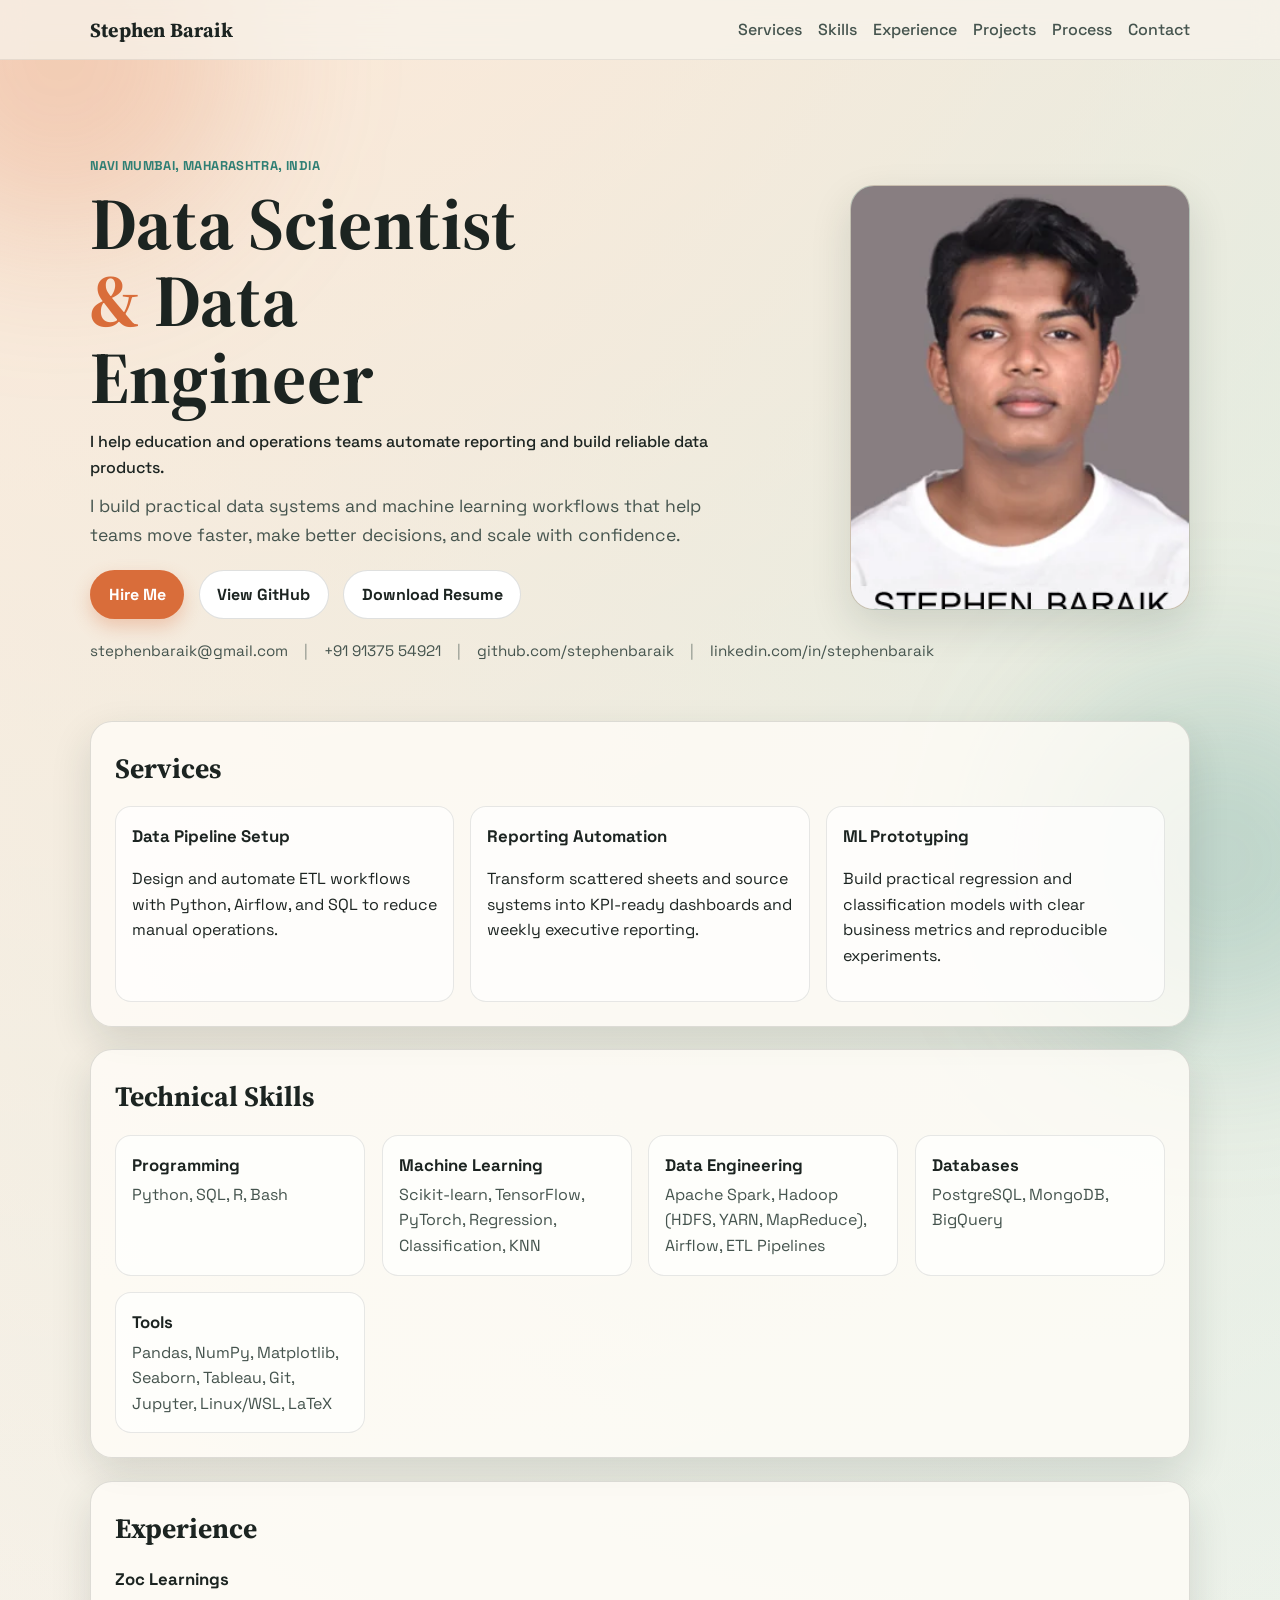
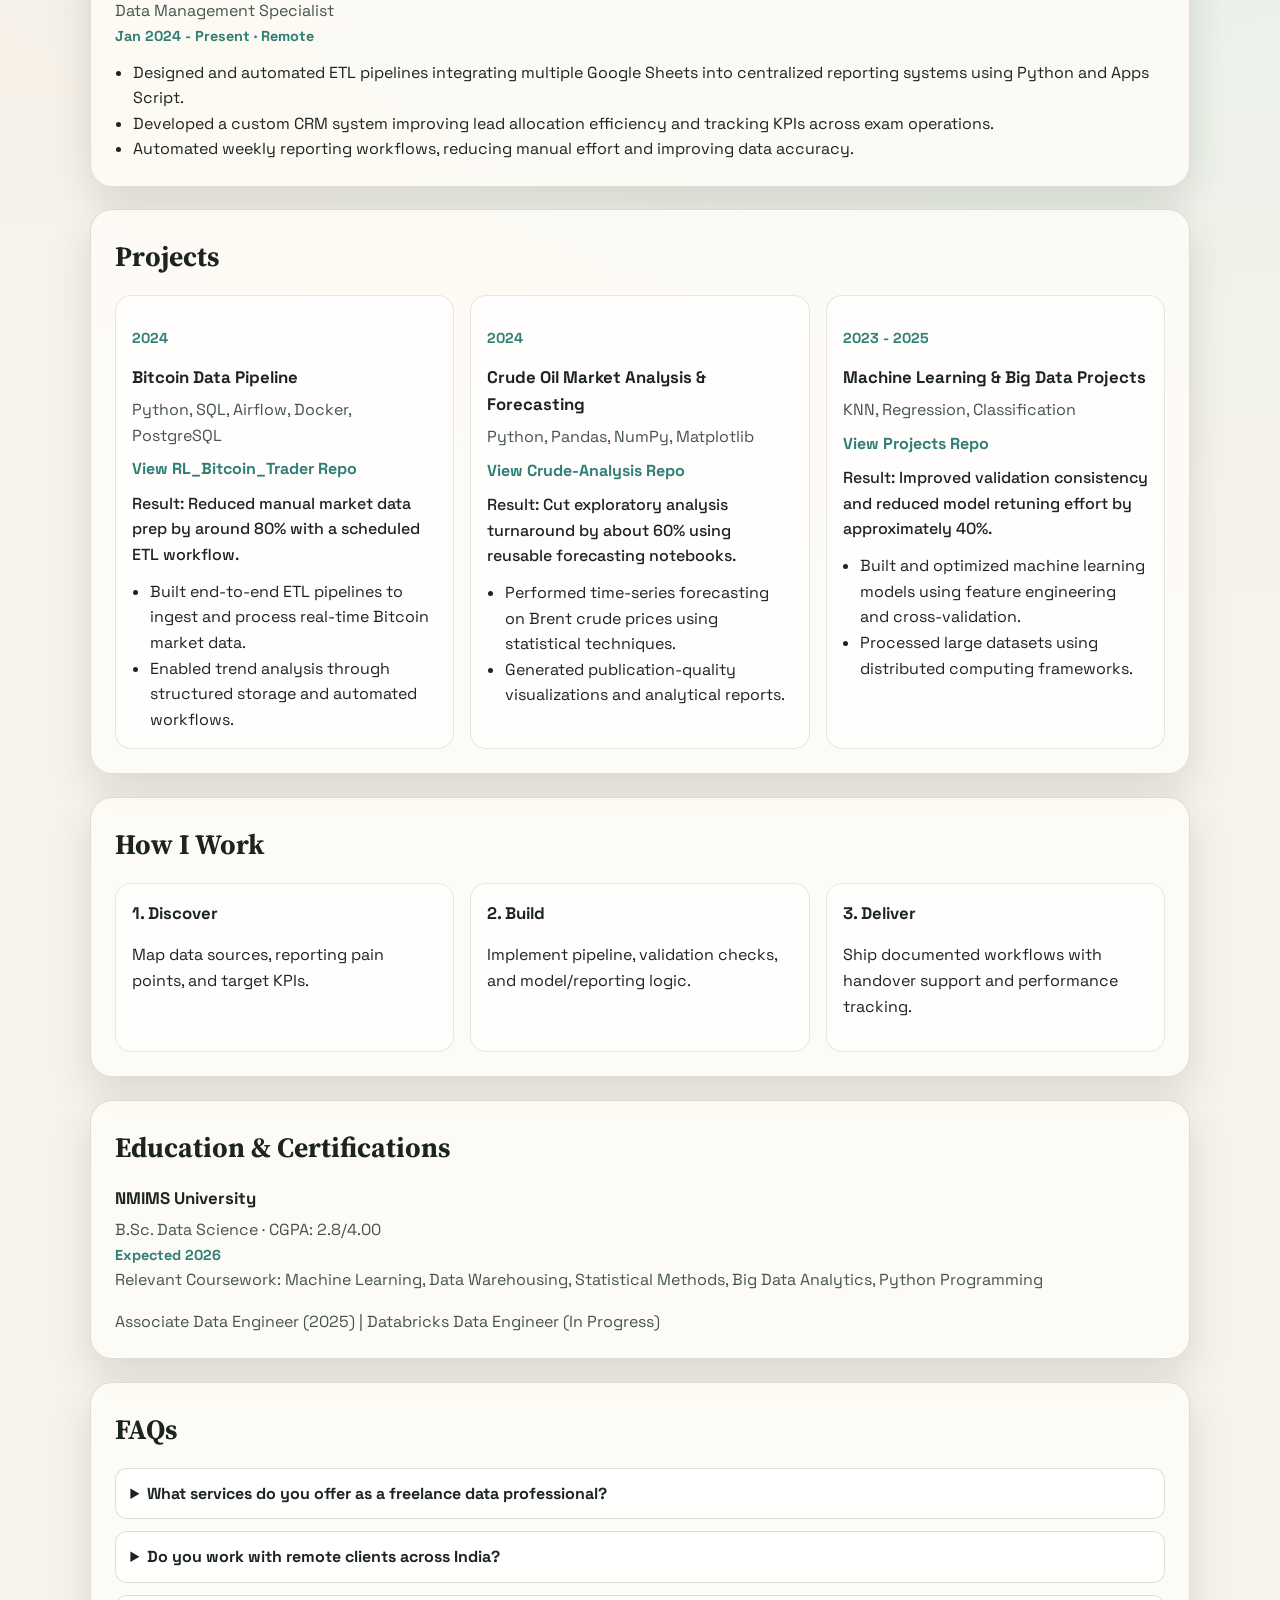
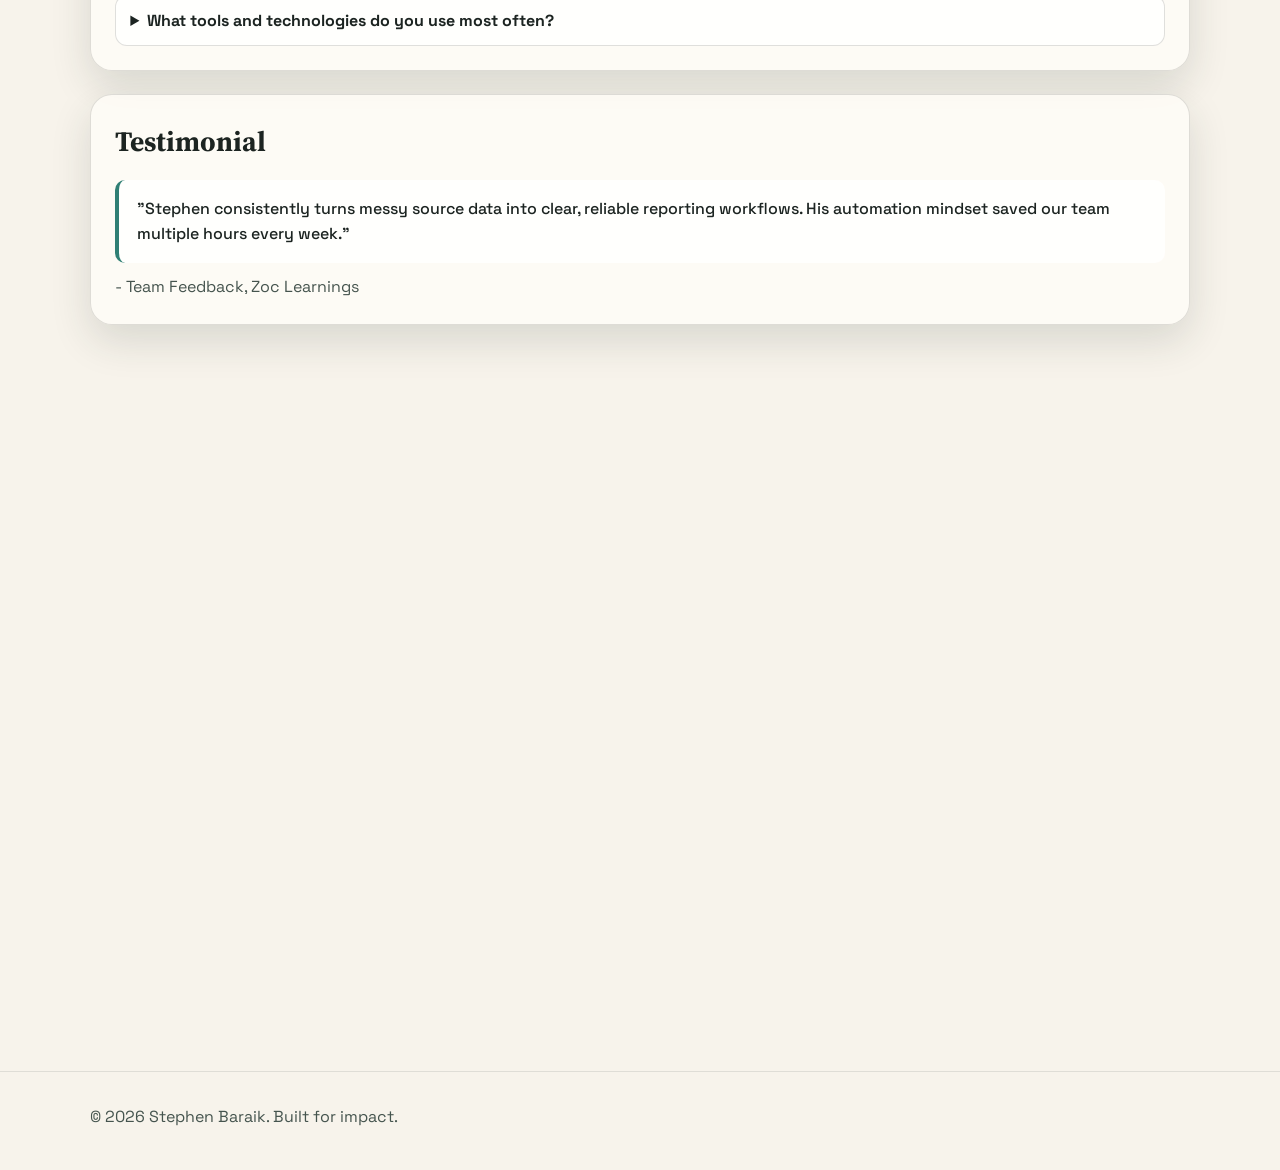
==== commit b471c6e5: "Add custom domain, performance image, and trust enhancements" ====
--- a/index.html
+++ b/index.html
@@ -7,12 +7,12 @@
   <meta name="description" content="Freelance Data Scientist and Data Engineer in Navi Mumbai helping teams automate ETL pipelines, reporting dashboards, and ML workflows.">
   <meta name="robots" content="index, follow, max-image-preview:large">
   <meta name="author" content="Stephen Baraik">
-  <link rel="canonical" href="https://stephenbaraik.github.io/portfolio-website/">
+  <link rel="canonical" href="https://stephenbaraik.com/">
   <meta property="og:title" content="Stephen Baraik | Freelance Data Scientist & Data Engineer in India">
   <meta property="og:description" content="I help teams automate ETL workflows, reporting, and machine learning systems.">
   <meta property="og:type" content="website">
-  <meta property="og:url" content="https://stephenbaraik.github.io/portfolio-website/">
-  <meta property="og:image" content="https://stephenbaraik.github.io/portfolio-website/og-image-1200x630.png">
+  <meta property="og:url" content="https://stephenbaraik.com/">
+  <meta property="og:image" content="https://stephenbaraik.com/og-image-1200x630.png">
   <meta property="og:image:width" content="1200">
   <meta property="og:image:height" content="630">
   <meta property="og:image:alt" content="Stephen Baraik - Freelance Data Scientist and Data Engineer">
@@ -20,7 +20,7 @@
   <meta name="twitter:card" content="summary_large_image">
   <meta name="twitter:title" content="Stephen Baraik | Freelance Data Scientist & Data Engineer">
   <meta name="twitter:description" content="Data Scientist and Data Engineer based in Navi Mumbai, India.">
-  <meta name="twitter:image" content="https://stephenbaraik.github.io/portfolio-website/og-image-1200x630.png">
+  <meta name="twitter:image" content="https://stephenbaraik.com/og-image-1200x630.png">
   <meta name="twitter:image:alt" content="Stephen Baraik - Freelance Data Scientist and Data Engineer">
   <link rel="icon" type="image/x-icon" href="favicon.ico">
   <link rel="icon" type="image/png" sizes="32x32" href="favicon-32x32.png">
@@ -44,7 +44,7 @@
         {
           "@type": "WebSite",
           "name": "Stephen Baraik Portfolio",
-          "url": "https://stephenbaraik.github.io/portfolio-website/"
+          "url": "https://stephenbaraik.com/"
         },
         {
           "@type": "Person",
@@ -58,7 +58,7 @@
           },
           "email": "mailto:stephenbaraik@gmail.com",
           "telephone": "+91-91375-54921",
-          "url": "https://stephenbaraik.github.io/portfolio-website/",
+          "url": "https://stephenbaraik.com/",
           "sameAs": [
             "https://github.com/stephenbaraik",
             "https://linkedin.com/in/stephenbaraik"
@@ -77,7 +77,7 @@
             "Reporting automation",
             "Machine learning prototyping"
           ],
-          "url": "https://stephenbaraik.github.io/portfolio-website/"
+          "url": "https://stephenbaraik.com/"
         }
       ]
     }
@@ -153,7 +153,10 @@
           </div>
         </div>
         <figure class="hero-photo">
-          <img src="stephen-baraik.jpg" alt="Portrait of Stephen Baraik" loading="eager" decoding="async">
+          <picture>
+            <source srcset="stephen-baraik.webp" type="image/webp">
+            <img src="stephen-baraik.jpg" alt="Portrait of Stephen Baraik" loading="eager" decoding="async">
+          </picture>
         </figure>
       </div>
       <ul class="contact-inline">
@@ -231,8 +234,8 @@
           <p class="project-year">2024</p>
           <h3>Bitcoin Data Pipeline</h3>
           <p class="project-stack">Python, SQL, Airflow, Docker, PostgreSQL</p>
-          <a class="project-link" href="https://github.com/stephenbaraik/RL_Bitcoin_Trader" target="_blank" rel="noreferrer">GitHub Project</a>
-          <p class="project-result">Result: Set up a repeatable ingestion flow for faster market trend analysis with less manual cleanup.</p>
+          <a class="project-link" href="https://github.com/stephenbaraik/RL_Bitcoin_Trader" target="_blank" rel="noreferrer">View RL_Bitcoin_Trader Repo</a>
+          <p class="project-result">Result: Reduced manual market data prep by around 80% with a scheduled ETL workflow.</p>
           <ul>
             <li>Built end-to-end ETL pipelines to ingest and process real-time Bitcoin market data.</li>
             <li>Enabled trend analysis through structured storage and automated workflows.</li>
@@ -243,8 +246,8 @@
           <p class="project-year">2024</p>
           <h3>Crude Oil Market Analysis &amp; Forecasting</h3>
           <p class="project-stack">Python, Pandas, NumPy, Matplotlib</p>
-          <a class="project-link" href="https://github.com/stephenbaraik/Crude-Analysis" target="_blank" rel="noreferrer">GitHub Project</a>
-          <p class="project-result">Result: Produced decision-ready forecasts and visuals to support faster interpretation of market direction.</p>
+          <a class="project-link" href="https://github.com/stephenbaraik/Crude-Analysis" target="_blank" rel="noreferrer">View Crude-Analysis Repo</a>
+          <p class="project-result">Result: Cut exploratory analysis turnaround by about 60% using reusable forecasting notebooks.</p>
           <ul>
             <li>Performed time-series forecasting on Brent crude prices using statistical techniques.</li>
             <li>Generated publication-quality visualizations and analytical reports.</li>
@@ -255,8 +258,8 @@
           <p class="project-year">2023 - 2025</p>
           <h3>Machine Learning &amp; Big Data Projects</h3>
           <p class="project-stack">KNN, Regression, Classification</p>
-          <a class="project-link" href="https://github.com/stephenbaraik/Projects" target="_blank" rel="noreferrer">GitHub Project</a>
-          <p class="project-result">Result: Improved model reliability using feature engineering and validation across high-volume datasets.</p>
+          <a class="project-link" href="https://github.com/stephenbaraik/Projects" target="_blank" rel="noreferrer">View Projects Repo</a>
+          <p class="project-result">Result: Improved validation consistency and reduced model retuning effort by approximately 40%.</p>
           <ul>
             <li>Built and optimized machine learning models using feature engineering and cross-validation.</li>
             <li>Processed large datasets using distributed computing frameworks.</li>
@@ -314,12 +317,20 @@
       </div>
     </section>
 
+    <section id="testimonial" class="container panel reveal">
+      <h2>Testimonial</h2>
+      <blockquote class="testimonial">
+        "Stephen consistently turns messy source data into clear, reliable reporting workflows. His automation mindset saved our team multiple hours every week."
+      </blockquote>
+      <p class="testimonial-author">- Team Feedback, Zoc Learnings</p>
+    </section>
+
     <section id="contact" class="container panel contact reveal">
       <h2>Start a Project</h2>
       <p>Tell me what you need automated or analyzed. I usually reply within 24 hours.</p>
       <form class="contact-form" action="https://formspree.io/f/xykvkvog" method="POST" data-track-form="inquiry_form">
         <input type="hidden" name="_subject" value="New portfolio inquiry">
-        <input type="hidden" name="_next" value="https://stephenbaraik.github.io/portfolio-website/thanks.html">
+        <input type="hidden" name="_next" value="https://stephenbaraik.com/thanks.html">
         <input type="text" name="_gotcha" tabindex="-1" autocomplete="off" class="hidden-field" aria-hidden="true">
         <label>
           Name
--- a/styles.css
+++ b/styles.css
@@ -407,6 +407,21 @@
   color: var(--muted);
 }
 
+.testimonial {
+  margin: 0;
+  padding: 1rem 1.1rem;
+  border-left: 4px solid var(--accent-2);
+  background: rgba(255, 255, 255, 0.72);
+  border-radius: 10px;
+  color: var(--ink);
+  font-weight: 500;
+}
+
+.testimonial-author {
+  margin: 0.7rem 0 0;
+  color: var(--muted);
+}
+
 .form-note {
   margin-top: 0.8rem;
   color: var(--muted);
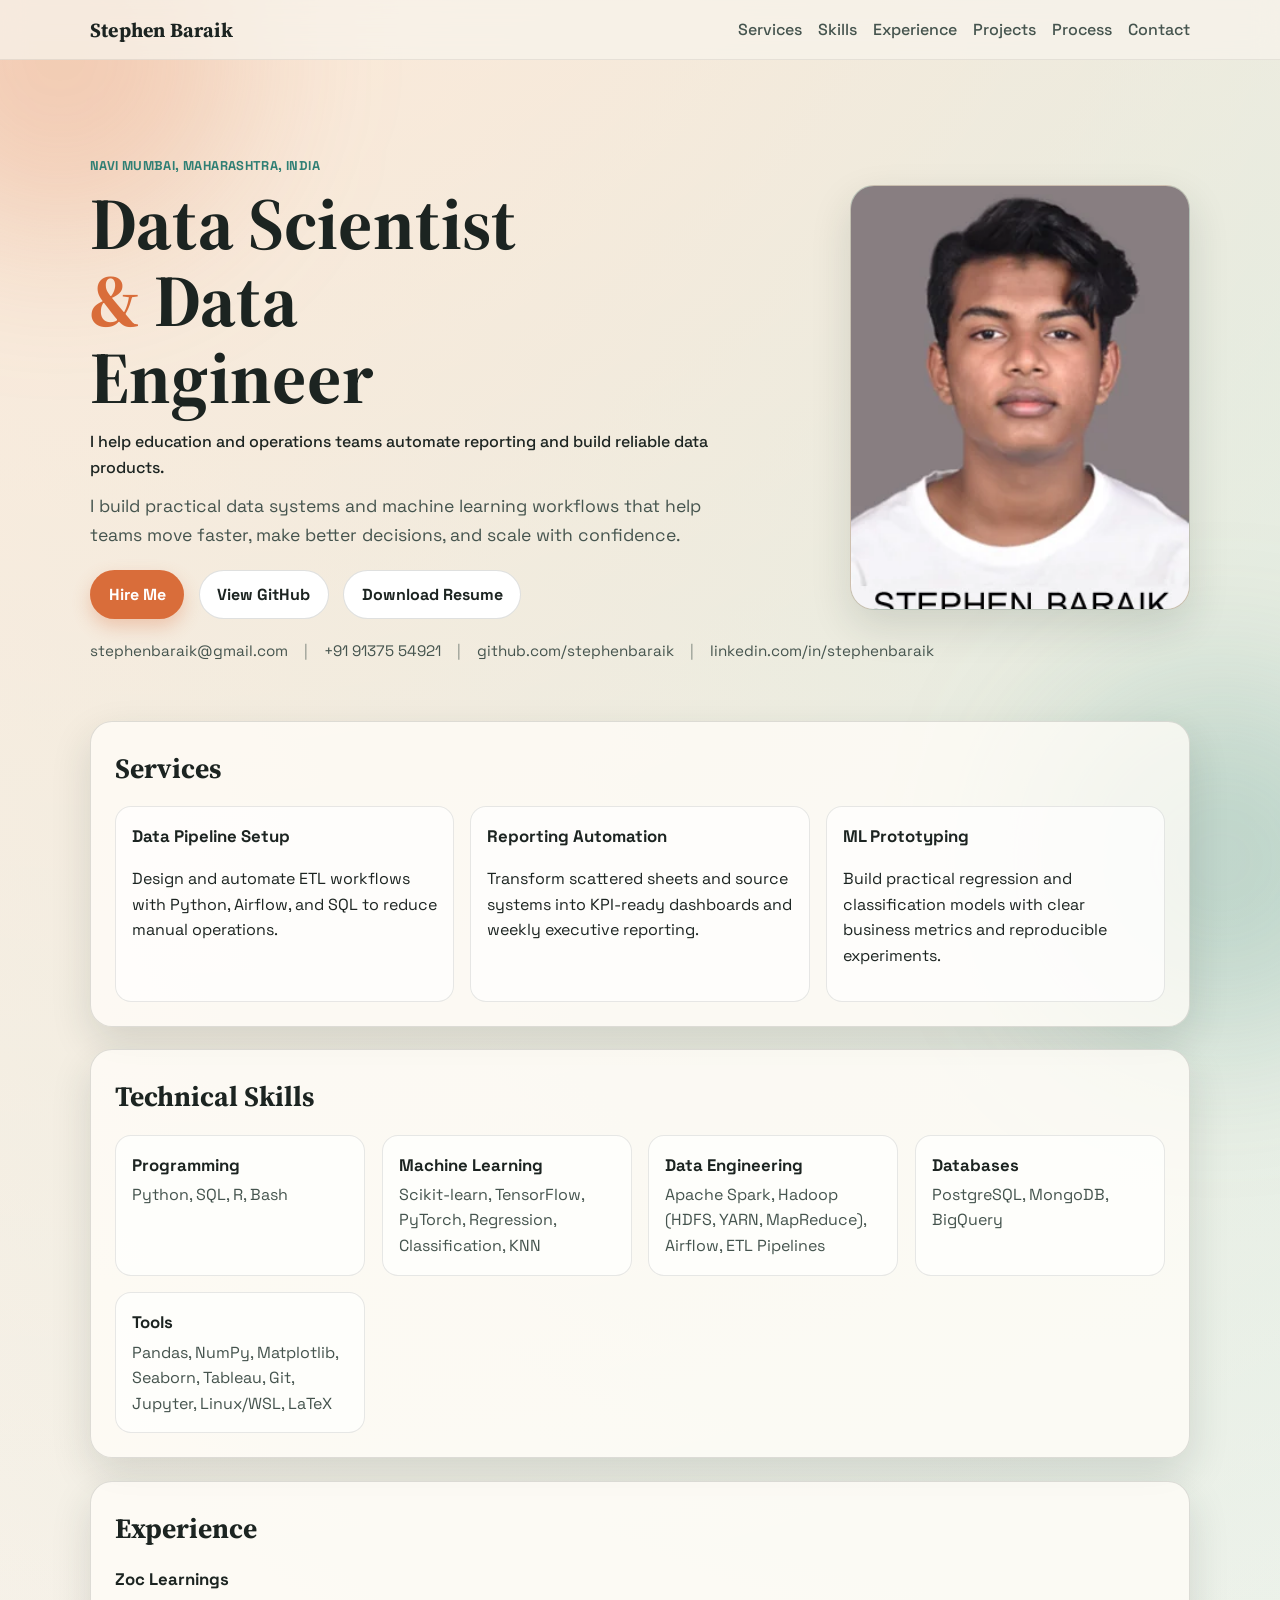
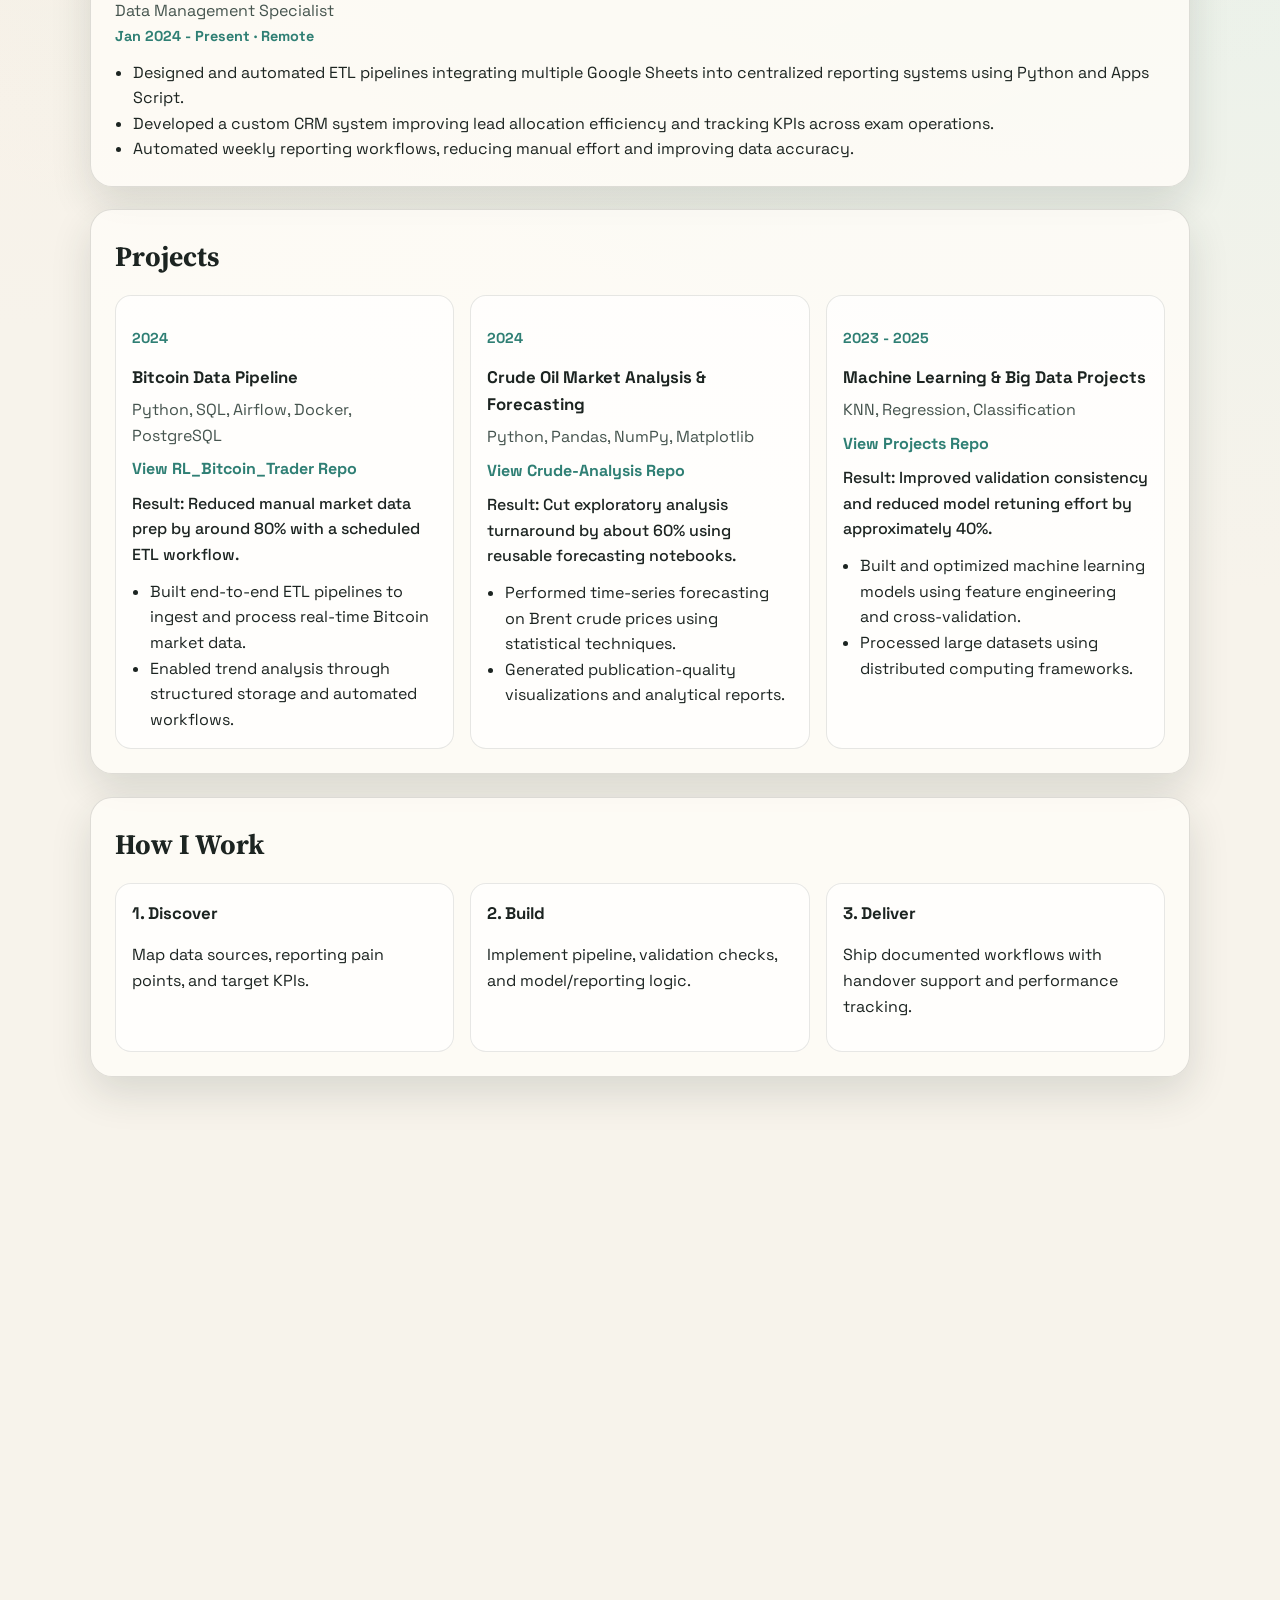
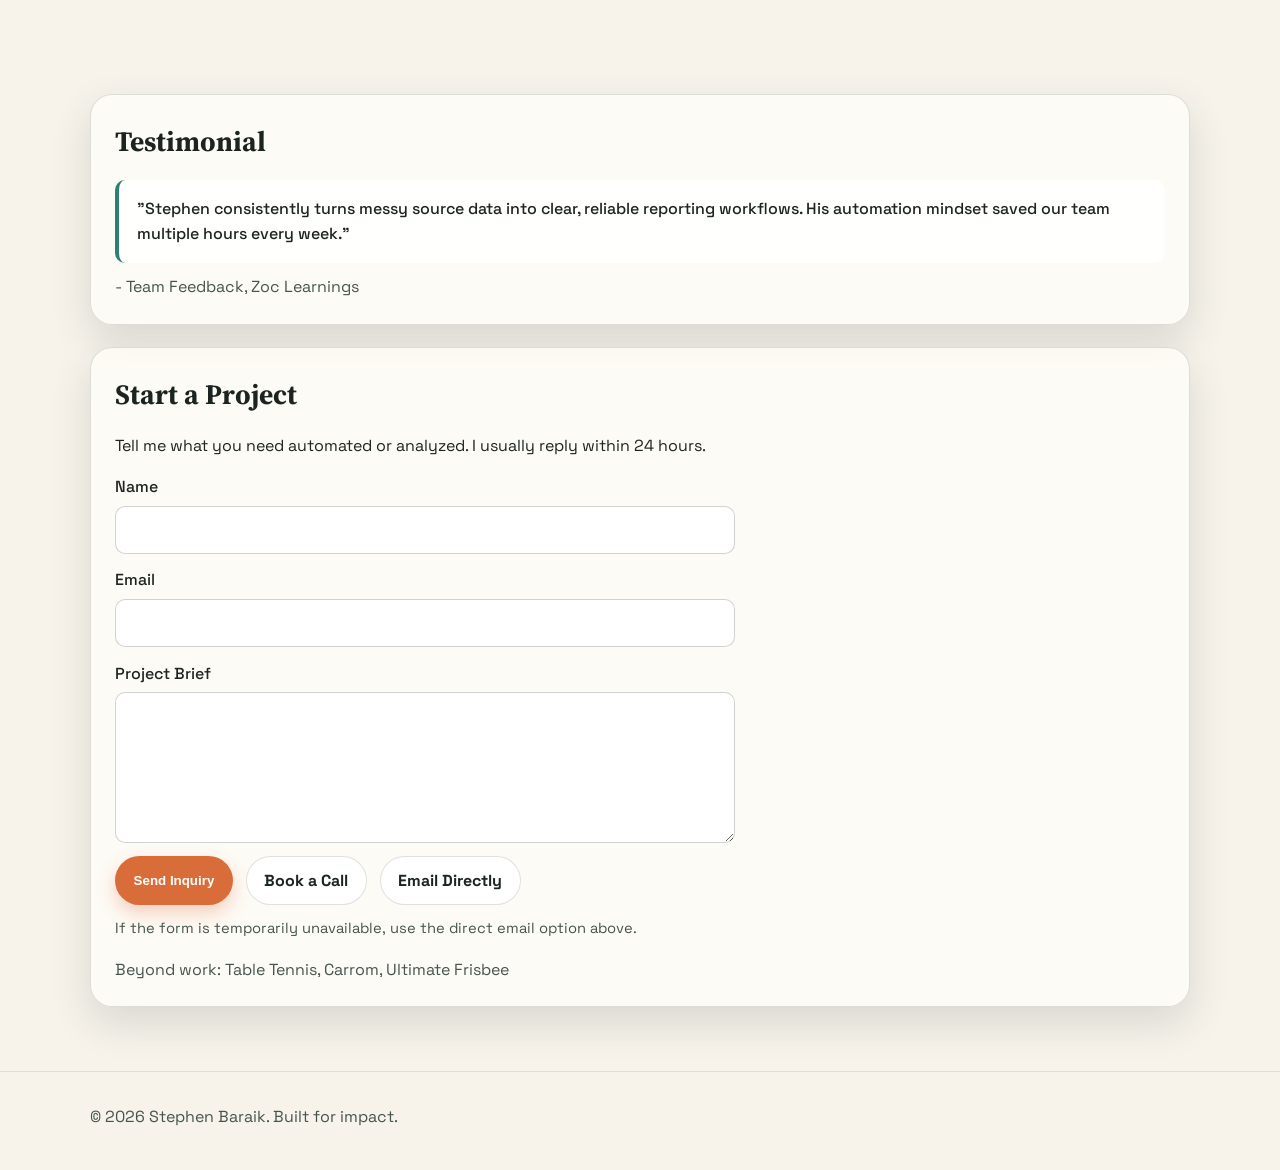
==== commit 4df95273: "Revert custom domain URLs and add Google site verification" ====
--- a/index.html
+++ b/index.html
@@ -5,14 +5,15 @@
   <meta name="viewport" content="width=device-width, initial-scale=1.0">
   <title>Stephen Baraik | Freelance Data Scientist & Data Engineer in India</title>
   <meta name="description" content="Freelance Data Scientist and Data Engineer in Navi Mumbai helping teams automate ETL pipelines, reporting dashboards, and ML workflows.">
+  <meta name="google-site-verification" content="zmrBlHc42hhTgfc_XAeNUyDe-4CPcVCa2DcTGJ727Fk">
   <meta name="robots" content="index, follow, max-image-preview:large">
   <meta name="author" content="Stephen Baraik">
-  <link rel="canonical" href="https://stephenbaraik.com/">
+  <link rel="canonical" href="https://stephenbaraik.github.io/portfolio-website/">
   <meta property="og:title" content="Stephen Baraik | Freelance Data Scientist & Data Engineer in India">
   <meta property="og:description" content="I help teams automate ETL workflows, reporting, and machine learning systems.">
   <meta property="og:type" content="website">
-  <meta property="og:url" content="https://stephenbaraik.com/">
-  <meta property="og:image" content="https://stephenbaraik.com/og-image-1200x630.png">
+  <meta property="og:url" content="https://stephenbaraik.github.io/portfolio-website/">
+  <meta property="og:image" content="https://stephenbaraik.github.io/portfolio-website/og-image-1200x630.png">
   <meta property="og:image:width" content="1200">
   <meta property="og:image:height" content="630">
   <meta property="og:image:alt" content="Stephen Baraik - Freelance Data Scientist and Data Engineer">
@@ -20,7 +21,7 @@
   <meta name="twitter:card" content="summary_large_image">
   <meta name="twitter:title" content="Stephen Baraik | Freelance Data Scientist & Data Engineer">
   <meta name="twitter:description" content="Data Scientist and Data Engineer based in Navi Mumbai, India.">
-  <meta name="twitter:image" content="https://stephenbaraik.com/og-image-1200x630.png">
+  <meta name="twitter:image" content="https://stephenbaraik.github.io/portfolio-website/og-image-1200x630.png">
   <meta name="twitter:image:alt" content="Stephen Baraik - Freelance Data Scientist and Data Engineer">
   <link rel="icon" type="image/x-icon" href="favicon.ico">
   <link rel="icon" type="image/png" sizes="32x32" href="favicon-32x32.png">
@@ -44,7 +45,7 @@
         {
           "@type": "WebSite",
           "name": "Stephen Baraik Portfolio",
-          "url": "https://stephenbaraik.com/"
+          "url": "https://stephenbaraik.github.io/portfolio-website/"
         },
         {
           "@type": "Person",
@@ -58,7 +59,7 @@
           },
           "email": "mailto:stephenbaraik@gmail.com",
           "telephone": "+91-91375-54921",
-          "url": "https://stephenbaraik.com/",
+          "url": "https://stephenbaraik.github.io/portfolio-website/",
           "sameAs": [
             "https://github.com/stephenbaraik",
             "https://linkedin.com/in/stephenbaraik"
@@ -77,7 +78,7 @@
             "Reporting automation",
             "Machine learning prototyping"
           ],
-          "url": "https://stephenbaraik.com/"
+          "url": "https://stephenbaraik.github.io/portfolio-website/"
         }
       ]
     }
@@ -330,7 +331,7 @@
       <p>Tell me what you need automated or analyzed. I usually reply within 24 hours.</p>
       <form class="contact-form" action="https://formspree.io/f/xykvkvog" method="POST" data-track-form="inquiry_form">
         <input type="hidden" name="_subject" value="New portfolio inquiry">
-        <input type="hidden" name="_next" value="https://stephenbaraik.com/thanks.html">
+        <input type="hidden" name="_next" value="https://stephenbaraik.github.io/portfolio-website/thanks.html">
         <input type="text" name="_gotcha" tabindex="-1" autocomplete="off" class="hidden-field" aria-hidden="true">
         <label>
           Name
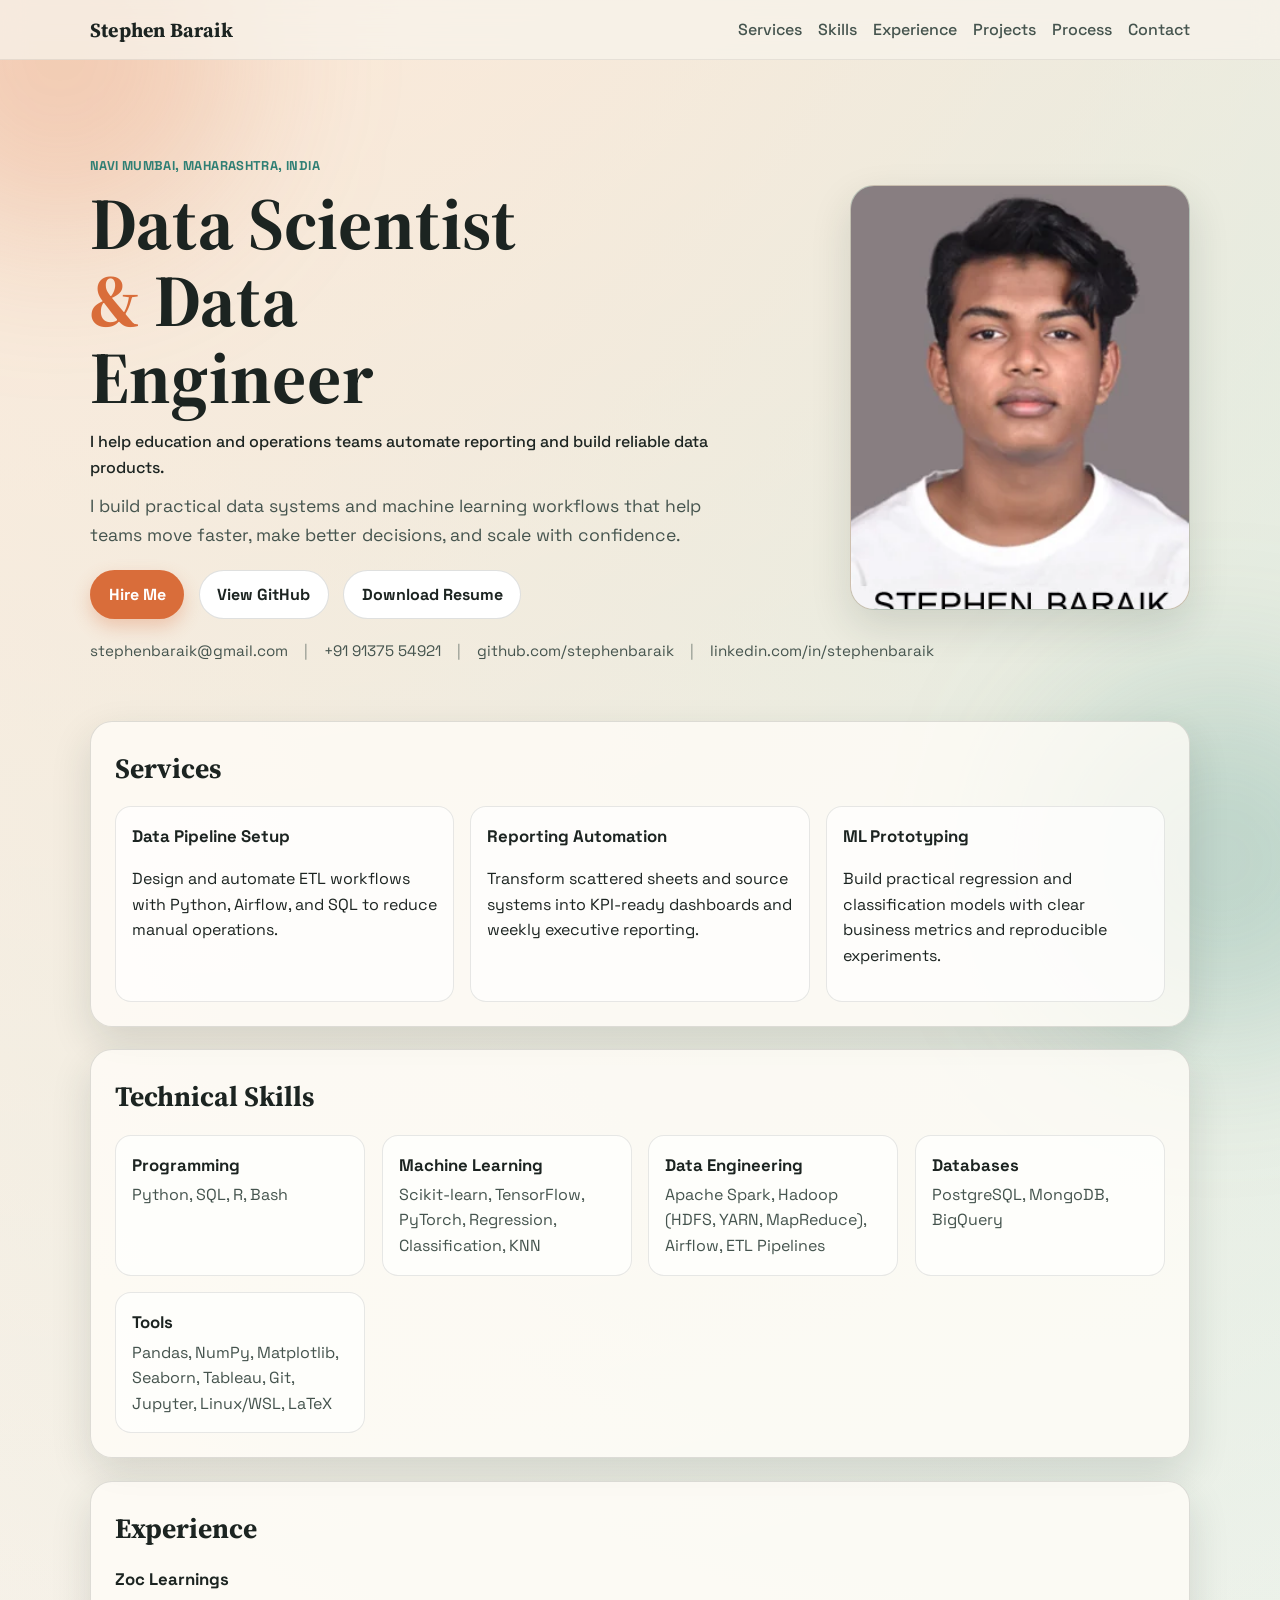
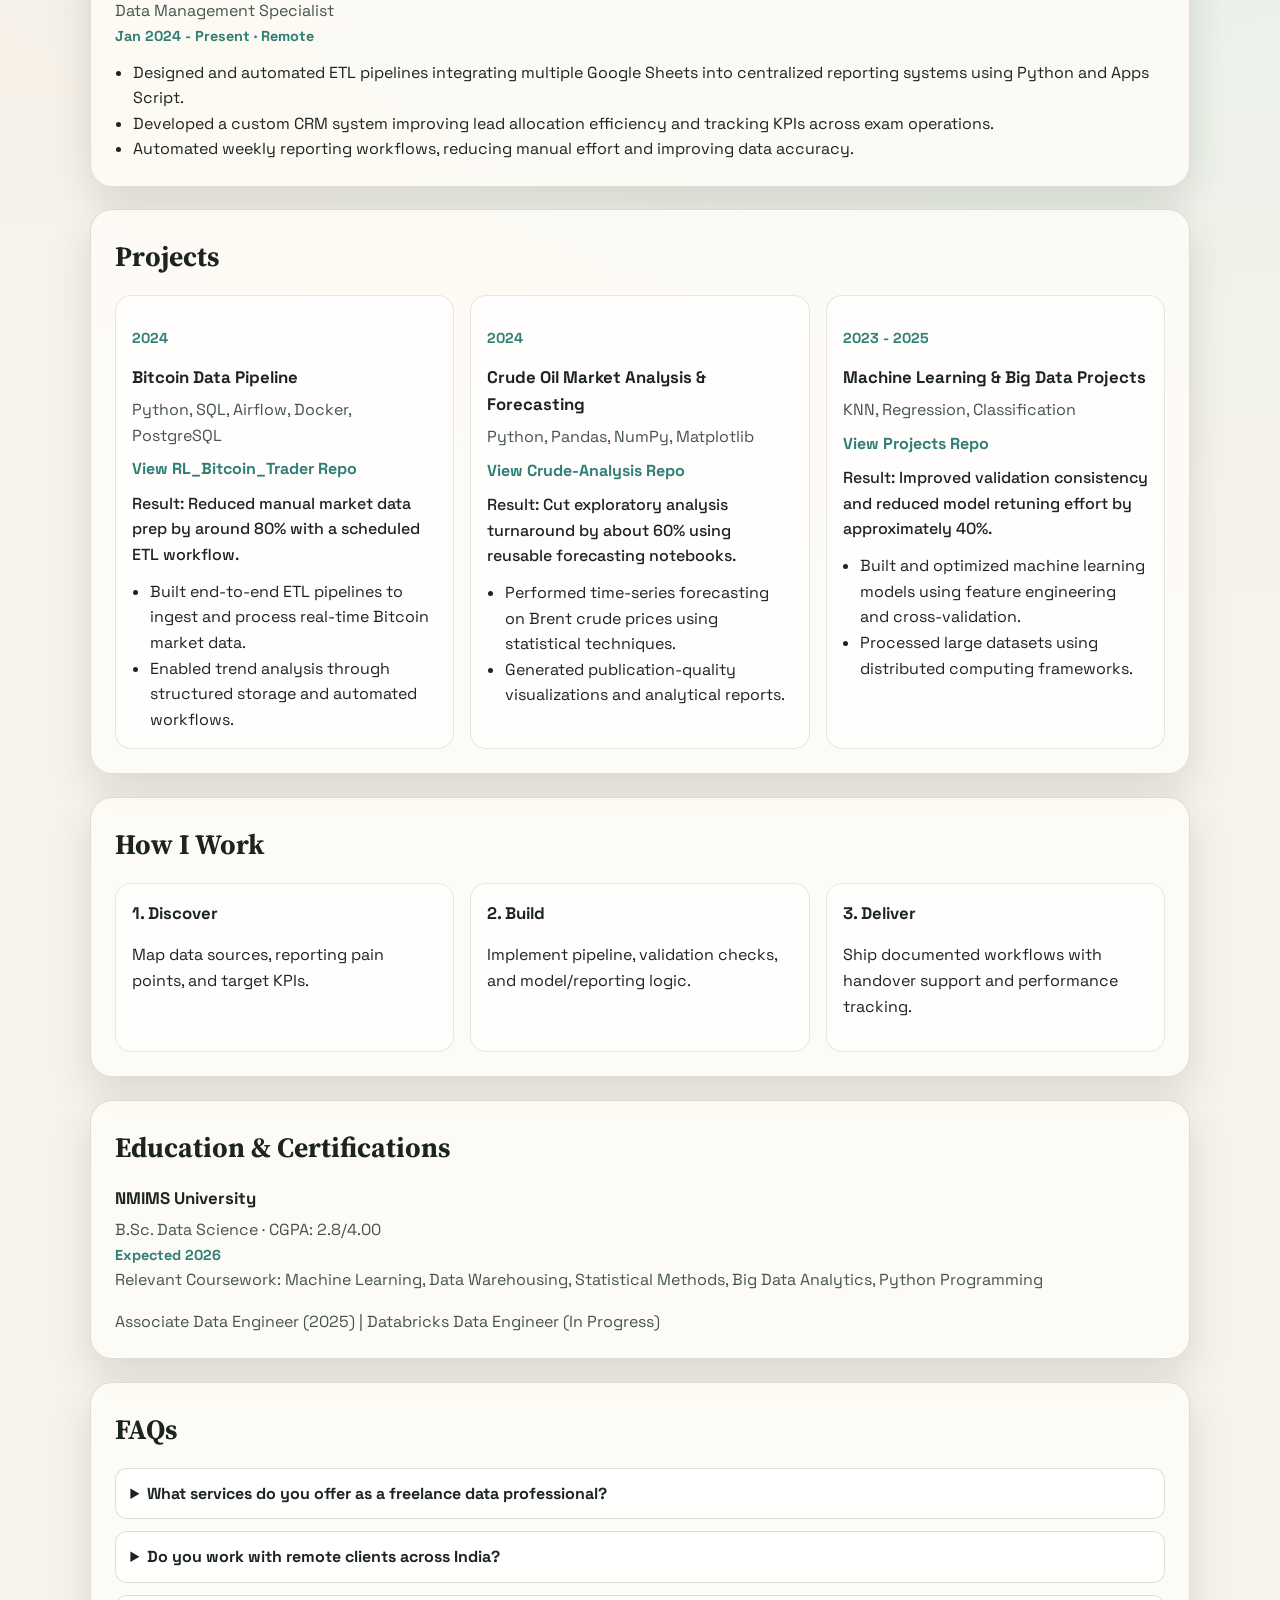
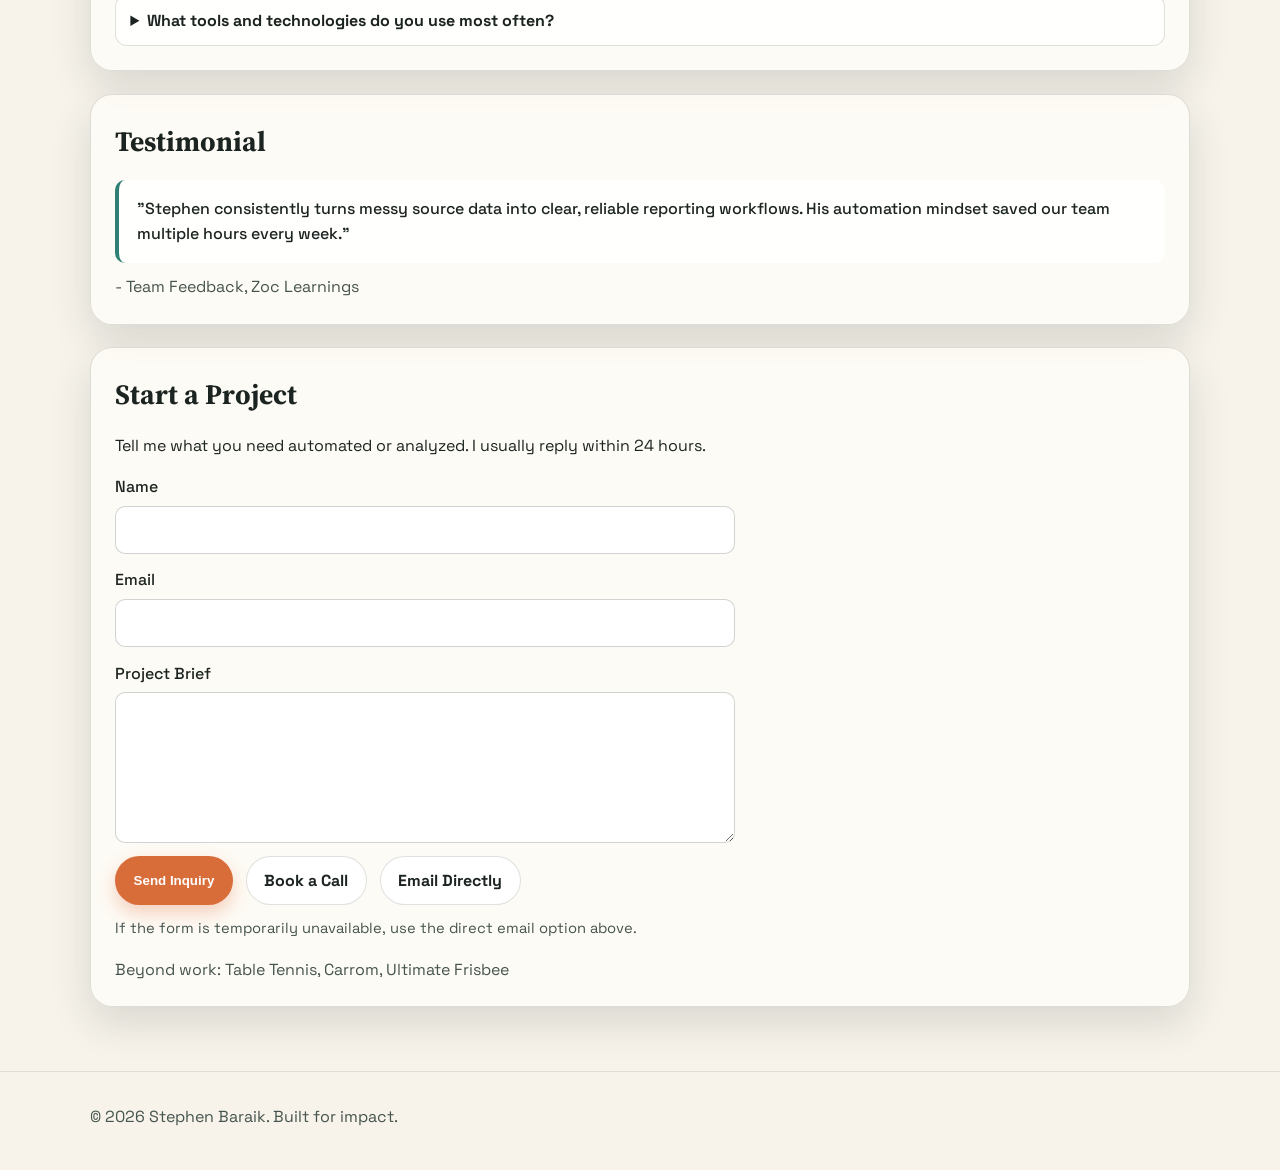
==== commit 265106d8: "Refactor into modular asset structure and improve responsive layout" ====
--- a/index.html
+++ b/index.html
@@ -13,7 +13,7 @@
   <meta property="og:description" content="I help teams automate ETL workflows, reporting, and machine learning systems.">
   <meta property="og:type" content="website">
   <meta property="og:url" content="https://stephenbaraik.github.io/portfolio-website/">
-  <meta property="og:image" content="https://stephenbaraik.github.io/portfolio-website/og-image-1200x630.png">
+  <meta property="og:image" content="https://stephenbaraik.github.io/portfolio-website/assets/images/og-image-1200x630.png">
   <meta property="og:image:width" content="1200">
   <meta property="og:image:height" content="630">
   <meta property="og:image:alt" content="Stephen Baraik - Freelance Data Scientist and Data Engineer">
@@ -21,12 +21,12 @@
   <meta name="twitter:card" content="summary_large_image">
   <meta name="twitter:title" content="Stephen Baraik | Freelance Data Scientist & Data Engineer">
   <meta name="twitter:description" content="Data Scientist and Data Engineer based in Navi Mumbai, India.">
-  <meta name="twitter:image" content="https://stephenbaraik.github.io/portfolio-website/og-image-1200x630.png">
+  <meta name="twitter:image" content="https://stephenbaraik.github.io/portfolio-website/assets/images/og-image-1200x630.png">
   <meta name="twitter:image:alt" content="Stephen Baraik - Freelance Data Scientist and Data Engineer">
-  <link rel="icon" type="image/x-icon" href="favicon.ico">
-  <link rel="icon" type="image/png" sizes="32x32" href="favicon-32x32.png">
-  <link rel="icon" type="image/png" sizes="16x16" href="favicon-16x16.png">
-  <link rel="apple-touch-icon" sizes="180x180" href="apple-touch-icon.png">
+  <link rel="icon" type="image/x-icon" href="assets/images/favicon.ico">
+  <link rel="icon" type="image/png" sizes="32x32" href="assets/images/favicon-32x32.png">
+  <link rel="icon" type="image/png" sizes="16x16" href="assets/images/favicon-16x16.png">
+  <link rel="apple-touch-icon" sizes="180x180" href="assets/images/apple-touch-icon.png">
   <script async src="https://www.googletagmanager.com/gtag/js?id=G-JP15SCRDEM"></script>
   <script>
     window.dataLayer = window.dataLayer || [];
@@ -37,7 +37,7 @@
   <link rel="preconnect" href="https://fonts.googleapis.com">
   <link rel="preconnect" href="https://fonts.gstatic.com" crossorigin>
   <link href="https://fonts.googleapis.com/css2?family=Space+Grotesk:wght@400;500;700&family=Source+Serif+4:opsz,wght@8..60,500;8..60,700&display=swap" rel="stylesheet">
-  <link rel="stylesheet" href="styles.css">
+  <link rel="stylesheet" href="assets/css/main.css">
   <script type="application/ld+json">
     {
       "@context": "https://schema.org",
@@ -150,13 +150,13 @@
           <div class="hero-actions">
             <a class="btn btn-primary" href="mailto:stephenbaraik@gmail.com" data-track="hire_me">Hire Me</a>
             <a class="btn btn-secondary" href="https://github.com/stephenbaraik" target="_blank" rel="noreferrer">View GitHub</a>
-            <a class="btn btn-secondary" href="stephen-baraik-resume.pdf" download data-track="download_resume">Download Resume</a>
+            <a class="btn btn-secondary" href="assets/docs/stephen-baraik-resume.pdf" download data-track="download_resume">Download Resume</a>
           </div>
         </div>
         <figure class="hero-photo">
           <picture>
-            <source srcset="stephen-baraik.webp" type="image/webp">
-            <img src="stephen-baraik.jpg" alt="Portrait of Stephen Baraik" loading="eager" decoding="async">
+            <source srcset="assets/images/stephen-baraik.webp" type="image/webp">
+            <img src="assets/images/stephen-baraik.jpg" alt="Portrait of Stephen Baraik" loading="eager" decoding="async">
           </picture>
         </figure>
       </div>
@@ -362,6 +362,6 @@
     </div>
   </footer>
 
-  <script src="script.js"></script>
+  <script type="module" src="assets/js/main.js"></script>
 </body>
 </html>
--- a/assets/css/main.css
+++ b/assets/css/main.css
@@ -0,0 +1,602 @@
+:root {
+  --bg: #f7f3eb;
+  --surface: rgba(255, 253, 248, 0.78);
+  --ink: #1c2421;
+  --muted: #45544e;
+  --accent: #d96d3a;
+  --accent-2: #2f7f74;
+  --border: rgba(28, 36, 33, 0.14);
+  --shadow: 0 16px 40px rgba(37, 50, 45, 0.14);
+}
+
+* {
+  box-sizing: border-box;
+}
+
+html {
+  scroll-behavior: smooth;
+}
+
+body {
+  margin: 0;
+  font-family: "Space Grotesk", "Segoe UI", sans-serif;
+  color: var(--ink);
+  background:
+    radial-gradient(circle at 12% -10%, #ffe7d5 0%, rgba(255, 231, 213, 0) 48%),
+    radial-gradient(circle at 92% 8%, #d4efe8 0%, rgba(212, 239, 232, 0) 44%),
+    var(--bg);
+  line-height: 1.6;
+}
+
+.container {
+  width: min(1100px, 92vw);
+  margin: 0 auto;
+}
+
+img,
+picture,
+video,
+canvas,
+svg {
+  max-width: 100%;
+  height: auto;
+}
+
+.bg-orb {
+  position: fixed;
+  width: 360px;
+  height: 360px;
+  border-radius: 50%;
+  filter: blur(80px);
+  z-index: -1;
+}
+
+.orb-one {
+  background: rgba(217, 109, 58, 0.24);
+  top: -120px;
+  left: -120px;
+}
+
+.orb-two {
+  background: rgba(47, 127, 116, 0.22);
+  bottom: -140px;
+  right: -120px;
+}
+
+.site-header {
+  position: sticky;
+  top: 0;
+  backdrop-filter: blur(12px);
+  background: rgba(247, 243, 235, 0.75);
+  border-bottom: 1px solid rgba(28, 36, 33, 0.08);
+  z-index: 10;
+}
+
+.nav-wrap {
+  display: flex;
+  justify-content: space-between;
+  align-items: center;
+  padding: 0.85rem 0;
+  gap: 1rem;
+}
+
+.brand {
+  font-family: "Source Serif 4", serif;
+  font-size: 1.25rem;
+  font-weight: 700;
+  letter-spacing: 0.01em;
+}
+
+.nav-links {
+  display: flex;
+  list-style: none;
+  gap: 1rem;
+  padding: 0;
+  margin: 0;
+  flex-wrap: wrap;
+}
+
+a {
+  color: inherit;
+  text-decoration: none;
+}
+
+.nav-links a {
+  color: var(--muted);
+  font-weight: 500;
+}
+
+.nav-links a:hover,
+.contact-inline a:hover {
+  color: var(--accent);
+}
+
+main {
+  padding: 2.8rem 0 4rem;
+}
+
+.hero {
+  padding: 3.2rem 0 2.2rem;
+}
+
+.hero-layout {
+  display: grid;
+  grid-template-columns: 1.2fr 0.8fr;
+  gap: 1.4rem;
+  align-items: center;
+}
+
+.hero-content {
+  min-width: 0;
+}
+
+.hero-photo {
+  margin: 0;
+  justify-self: end;
+  width: min(340px, 100%);
+  aspect-ratio: 4 / 5;
+  border-radius: 24px;
+  overflow: hidden;
+  border: 1px solid rgba(28, 36, 33, 0.12);
+  box-shadow: var(--shadow);
+  background: linear-gradient(145deg, rgba(47, 127, 116, 0.18), rgba(217, 109, 58, 0.18));
+}
+
+.hero-photo img {
+  width: 100%;
+  height: 100%;
+  object-fit: cover;
+  object-position: center 20%;
+  display: block;
+}
+
+.kicker {
+  color: var(--accent-2);
+  margin: 0;
+  font-weight: 700;
+  letter-spacing: 0.03em;
+  text-transform: uppercase;
+  font-size: 0.8rem;
+}
+
+h1 {
+  font-family: "Source Serif 4", serif;
+  font-size: clamp(2.25rem, 6vw, 4.6rem);
+  line-height: 1.05;
+  margin: 0.5rem 0 0.8rem;
+  max-width: 12ch;
+}
+
+h1 span {
+  color: var(--accent);
+}
+
+.hero-copy {
+  max-width: 64ch;
+  font-size: 1.1rem;
+  color: var(--muted);
+  margin: 0;
+}
+
+.value-prop {
+  margin: 0 0 0.75rem;
+  font-weight: 500;
+}
+
+.hero-actions {
+  display: flex;
+  gap: 0.9rem;
+  margin: 1.35rem 0 1.25rem;
+  flex-wrap: wrap;
+}
+
+.btn {
+  display: inline-flex;
+  align-items: center;
+  justify-content: center;
+  border-radius: 999px;
+  padding: 0.65rem 1.1rem;
+  font-weight: 700;
+  border: 1px solid transparent;
+  transition: transform 180ms ease, box-shadow 180ms ease, background-color 180ms ease;
+}
+
+.btn:hover {
+  transform: translateY(-2px);
+}
+
+.btn:focus-visible,
+.nav-links a:focus-visible,
+.project-link:focus-visible,
+input:focus-visible,
+textarea:focus-visible {
+  outline: 2px solid var(--accent-2);
+  outline-offset: 2px;
+}
+
+.btn-primary {
+  background: var(--accent);
+  color: #fff;
+  box-shadow: 0 8px 18px rgba(217, 109, 58, 0.3);
+}
+
+.btn-secondary {
+  border-color: var(--border);
+  background: #fff;
+}
+
+.contact-inline {
+  display: flex;
+  flex-wrap: wrap;
+  list-style: none;
+  margin: 0;
+  padding: 0;
+  gap: 0.75rem 1rem;
+  color: var(--muted);
+  font-size: 0.95rem;
+}
+
+.contact-inline li {
+  min-width: 0;
+  overflow-wrap: anywhere;
+}
+
+.contact-inline li::after {
+  content: "|";
+  margin-left: 1rem;
+  color: rgba(69, 84, 78, 0.55);
+}
+
+.contact-inline li:last-child::after {
+  content: "";
+  margin: 0;
+}
+
+.panel {
+  margin-top: 1.4rem;
+  border: 1px solid var(--border);
+  border-radius: 22px;
+  background: var(--surface);
+  box-shadow: var(--shadow);
+  padding: 1.5rem;
+}
+
+h2 {
+  margin: 0 0 1rem;
+  font-family: "Source Serif 4", serif;
+  font-size: 1.75rem;
+}
+
+h3 {
+  margin: 0 0 0.2rem;
+  font-size: 1.05rem;
+}
+
+.chip-groups {
+  display: grid;
+  grid-template-columns: repeat(auto-fit, minmax(220px, 1fr));
+  gap: 1.05rem;
+}
+
+.chip-groups div {
+  padding: 1rem;
+  background: rgba(255, 255, 255, 0.65);
+  border: 1px solid rgba(28, 36, 33, 0.1);
+  border-radius: 16px;
+}
+
+.service-grid,
+.process-grid {
+  display: grid;
+  grid-template-columns: repeat(auto-fit, minmax(220px, 1fr));
+  gap: 1rem;
+}
+
+.service-card,
+.process-grid article {
+  padding: 1rem;
+  background: rgba(255, 255, 255, 0.68);
+  border: 1px solid rgba(28, 36, 33, 0.1);
+  border-radius: 16px;
+}
+
+.chip-groups p,
+.entry p,
+.project-stack,
+.coursework {
+  margin: 0;
+  color: var(--muted);
+}
+
+.entry-head {
+  display: grid;
+  gap: 0.1rem;
+}
+
+.entry-head span,
+.project-year {
+  color: var(--accent-2);
+  font-weight: 700;
+  font-size: 0.9rem;
+}
+
+.entry ul,
+.project-card ul {
+  margin: 0.7rem 0 0;
+  padding-left: 1.1rem;
+}
+
+.project-grid {
+  display: grid;
+  grid-template-columns: repeat(auto-fit, minmax(250px, 1fr));
+  gap: 1rem;
+}
+
+.project-card {
+  border: 1px solid rgba(28, 36, 33, 0.11);
+  border-radius: 16px;
+  background: rgba(255, 255, 255, 0.68);
+  padding: 1rem;
+}
+
+.project-card h3 {
+  margin-bottom: 0.4rem;
+}
+
+.project-link {
+  display: inline-flex;
+  margin-top: 0.5rem;
+  font-weight: 700;
+  color: var(--accent-2);
+}
+
+.project-result {
+  margin: 0.55rem 0 0;
+  color: var(--ink);
+  font-weight: 500;
+}
+
+.project-link:hover {
+  color: var(--accent);
+}
+
+.contact {
+  text-align: left;
+}
+
+.contact-form {
+  margin-top: 0.9rem;
+  display: grid;
+  gap: 0.85rem;
+  max-width: 620px;
+}
+
+.contact-form label {
+  display: grid;
+  gap: 0.35rem;
+  font-weight: 500;
+}
+
+input,
+textarea {
+  font: inherit;
+  color: var(--ink);
+  border: 1px solid rgba(28, 36, 33, 0.2);
+  border-radius: 10px;
+  padding: 0.65rem 0.75rem;
+  background: rgba(255, 255, 255, 0.95);
+}
+
+textarea {
+  resize: vertical;
+}
+
+.contact-cta {
+  display: flex;
+  gap: 0.8rem;
+  flex-wrap: wrap;
+}
+
+.cert-line,
+.activity-line {
+  margin-bottom: 0;
+  color: var(--muted);
+}
+
+.faq-list {
+  display: grid;
+  gap: 0.75rem;
+}
+
+.faq-list details {
+  border: 1px solid rgba(28, 36, 33, 0.14);
+  border-radius: 12px;
+  background: rgba(255, 255, 255, 0.72);
+  padding: 0.75rem 0.9rem;
+}
+
+.faq-list summary {
+  cursor: pointer;
+  font-weight: 700;
+}
+
+.faq-list p {
+  margin: 0.55rem 0 0;
+  color: var(--muted);
+}
+
+.testimonial {
+  margin: 0;
+  padding: 1rem 1.1rem;
+  border-left: 4px solid var(--accent-2);
+  background: rgba(255, 255, 255, 0.72);
+  border-radius: 10px;
+  color: var(--ink);
+  font-weight: 500;
+}
+
+.testimonial-author {
+  margin: 0.7rem 0 0;
+  color: var(--muted);
+}
+
+.form-note {
+  margin-top: 0.8rem;
+  color: var(--muted);
+  font-size: 0.92rem;
+}
+
+.hidden-field {
+  position: absolute;
+  left: -9999px;
+}
+
+.site-footer {
+  border-top: 1px solid rgba(28, 36, 33, 0.1);
+  padding: 1rem 0 1.5rem;
+  color: var(--muted);
+}
+
+.reveal {
+  opacity: 0;
+  transform: translateY(18px);
+  transition: opacity 700ms ease, transform 700ms ease;
+}
+
+.reveal.is-visible {
+  opacity: 1;
+  transform: translateY(0);
+}
+
+@media (max-width: 1080px) {
+  .container {
+    width: min(980px, 94vw);
+  }
+
+  h1 {
+    font-size: clamp(2.1rem, 5.2vw, 3.7rem);
+  }
+
+  .hero-layout {
+    grid-template-columns: 1fr 0.85fr;
+    gap: 1.1rem;
+  }
+
+  .project-grid {
+    grid-template-columns: repeat(2, minmax(0, 1fr));
+  }
+}
+
+@media (max-width: 920px) {
+  .site-header {
+    position: static;
+  }
+
+  .nav-links {
+    gap: 0.6rem 0.85rem;
+  }
+
+  .hero-layout {
+    grid-template-columns: 1fr;
+  }
+
+  .hero-photo {
+    justify-self: start;
+    width: min(360px, 100%);
+  }
+
+  .chip-groups,
+  .service-grid,
+  .process-grid,
+  .project-grid {
+    grid-template-columns: repeat(2, minmax(0, 1fr));
+  }
+}
+
+@media (max-width: 760px) {
+  .nav-wrap {
+    flex-direction: column;
+    align-items: flex-start;
+  }
+
+  .hero {
+    padding-top: 2.2rem;
+  }
+
+  .hero-layout {
+    grid-template-columns: 1fr;
+  }
+
+  .hero-photo {
+    justify-self: start;
+    width: min(320px, 100%);
+  }
+
+  .panel {
+    padding: 1.2rem;
+  }
+
+  .contact-cta {
+    flex-direction: column;
+    align-items: flex-start;
+  }
+
+  .contact-inline {
+    flex-direction: column;
+    gap: 0.35rem;
+  }
+
+  .contact-inline li::after {
+    content: "";
+    margin: 0;
+  }
+
+  .chip-groups,
+  .service-grid,
+  .process-grid,
+  .project-grid {
+    grid-template-columns: 1fr;
+  }
+}
+
+@media (max-width: 520px) {
+  body {
+    line-height: 1.55;
+  }
+
+  main {
+    padding: 2rem 0 3rem;
+  }
+
+  .hero {
+    padding: 1.8rem 0 1.2rem;
+  }
+
+  h2 {
+    font-size: 1.45rem;
+  }
+
+  .hero-actions,
+  .contact-cta {
+    width: 100%;
+  }
+
+  .btn {
+    width: 100%;
+  }
+}
+
+@media (prefers-reduced-motion: reduce) {
+  *,
+  *::before,
+  *::after {
+    animation: none !important;
+    transition: none !important;
+    scroll-behavior: auto !important;
+  }
+
+  .reveal {
+    opacity: 1;
+    transform: none;
+  }
+}
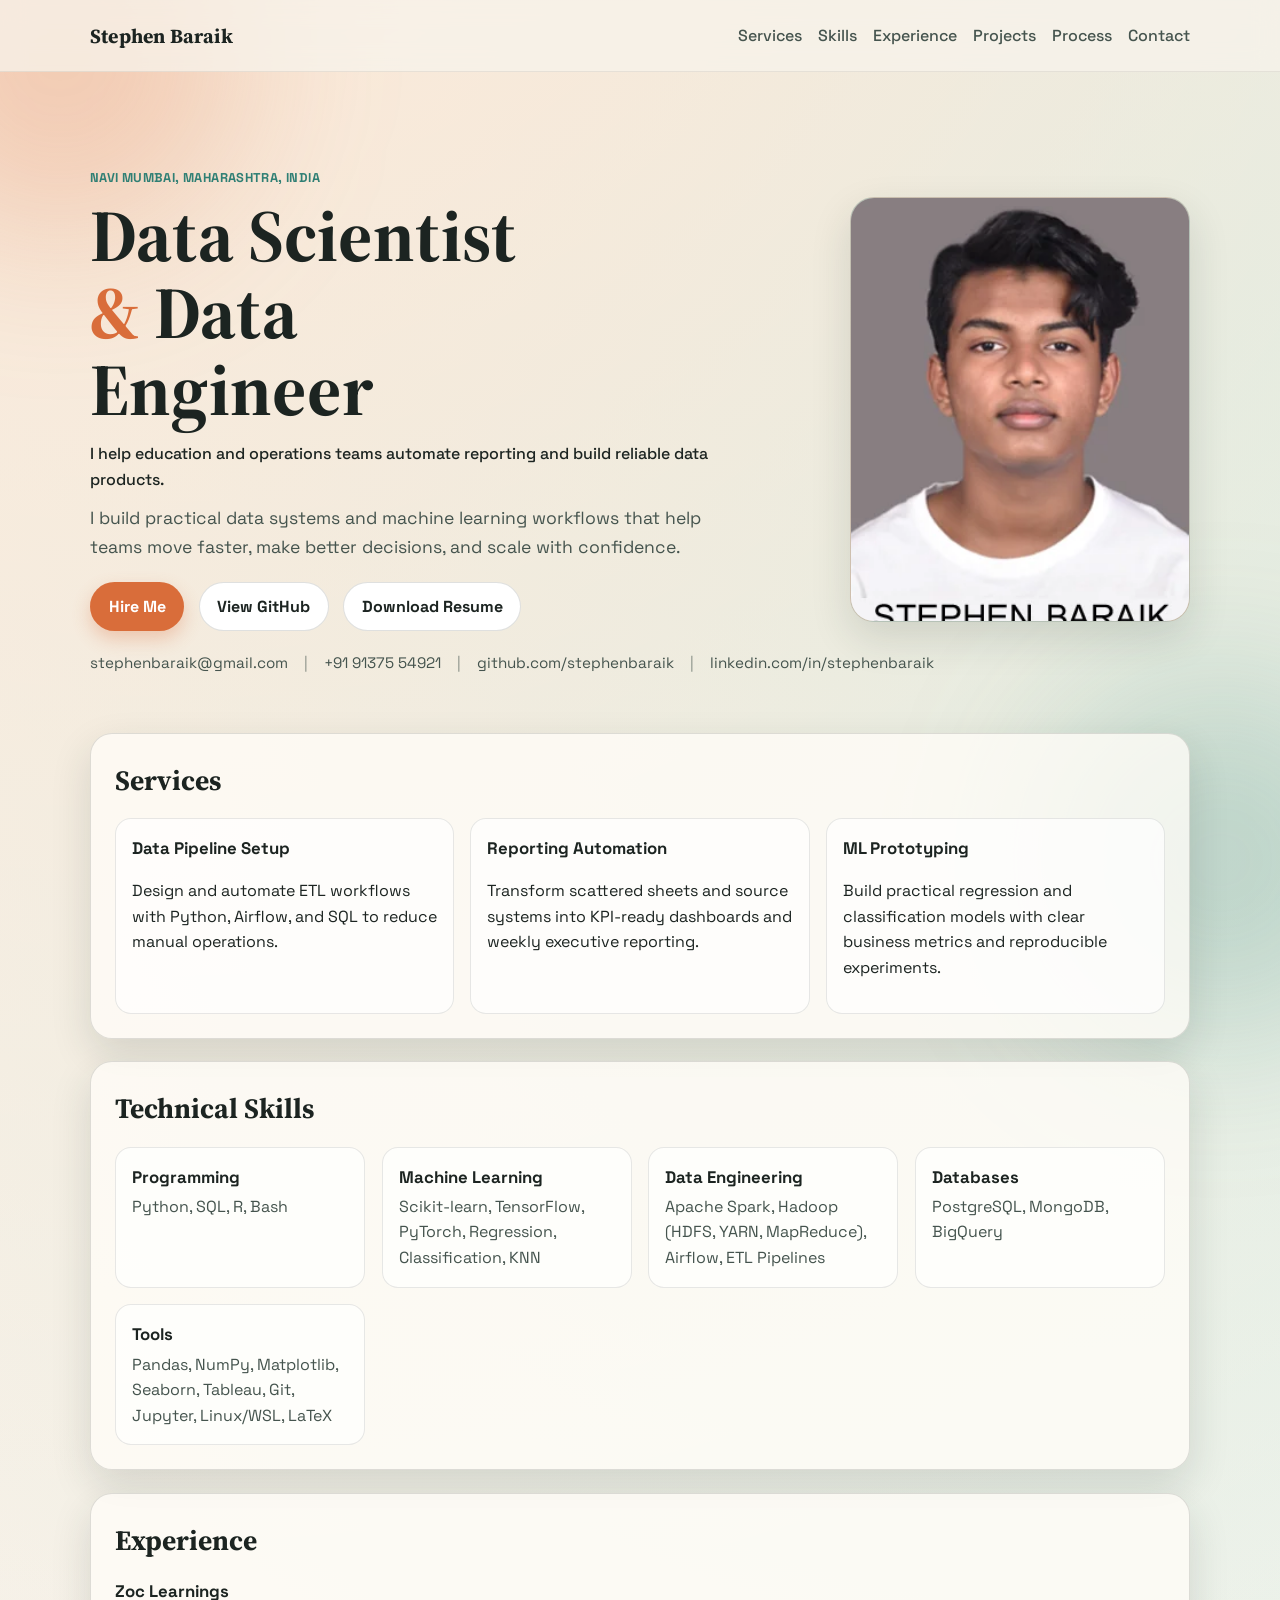
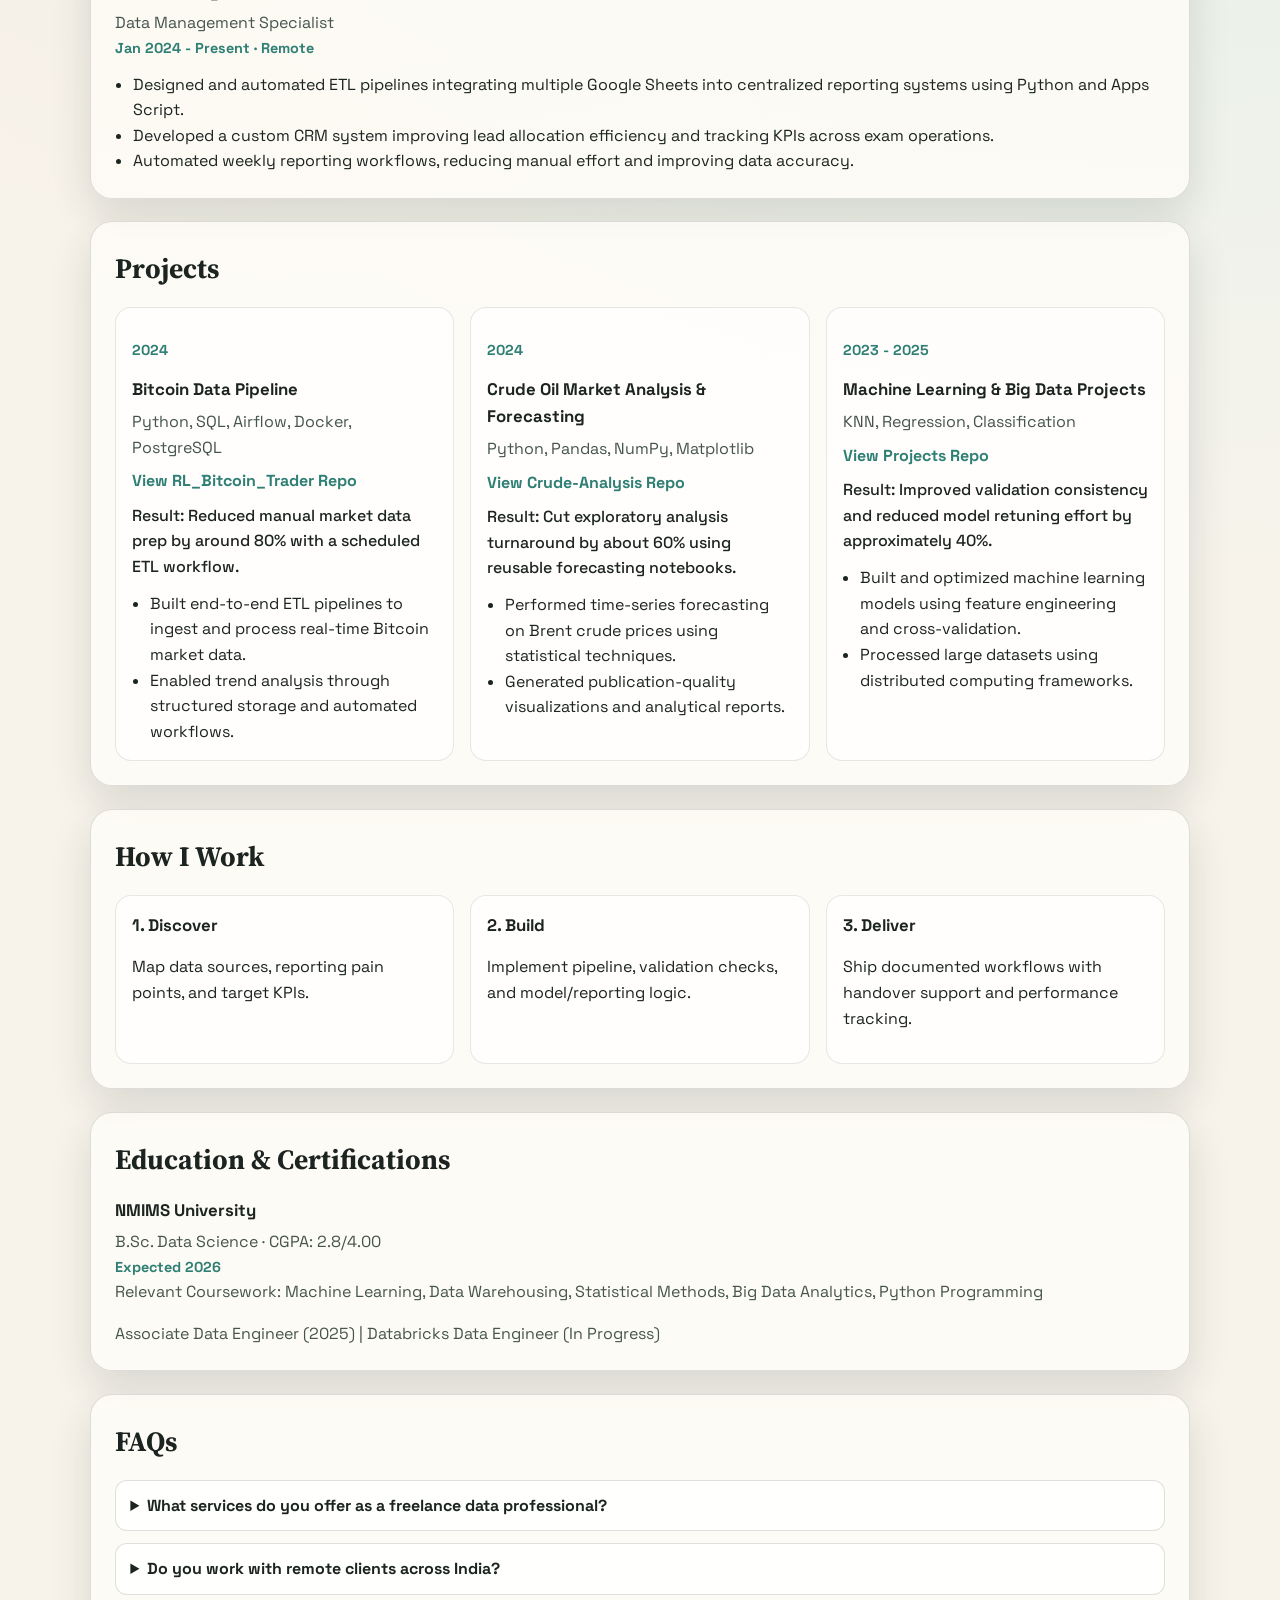
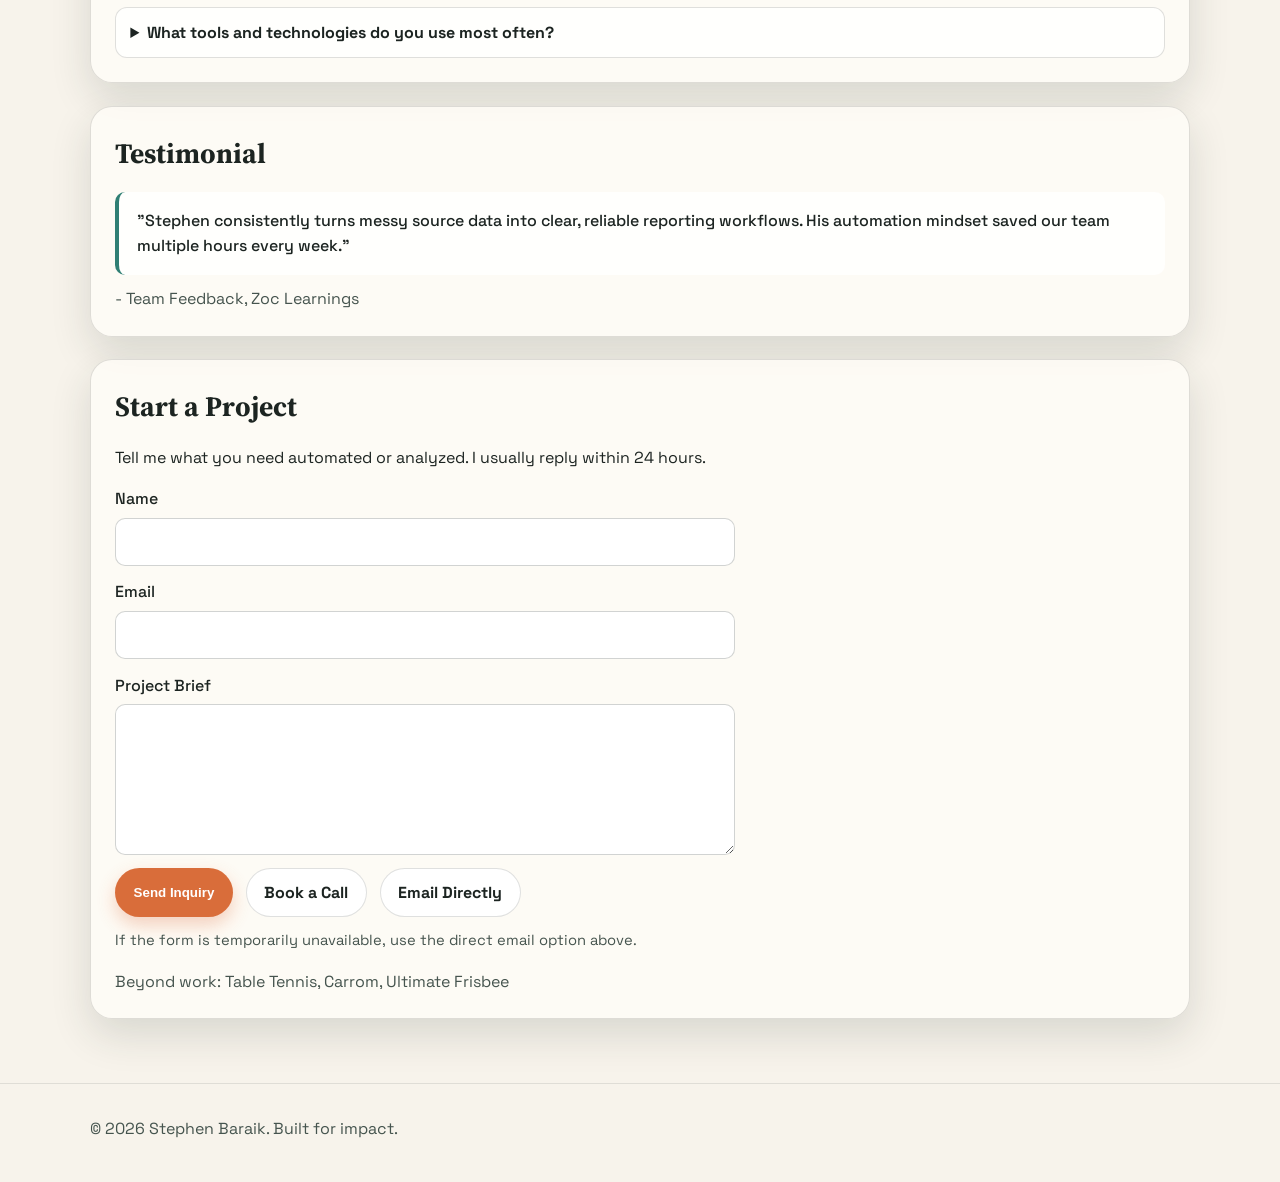
==== commit a18fb861: "Strengthen cross-device UX and metadata consistency" ====
--- a/index.html
+++ b/index.html
@@ -7,6 +7,7 @@
   <meta name="description" content="Freelance Data Scientist and Data Engineer in Navi Mumbai helping teams automate ETL pipelines, reporting dashboards, and ML workflows.">
   <meta name="google-site-verification" content="zmrBlHc42hhTgfc_XAeNUyDe-4CPcVCa2DcTGJ727Fk">
   <meta name="robots" content="index, follow, max-image-preview:large">
+  <meta name="theme-color" content="#f7f3eb">
   <meta name="author" content="Stephen Baraik">
   <link rel="canonical" href="https://stephenbaraik.github.io/portfolio-website/">
   <meta property="og:title" content="Stephen Baraik | Freelance Data Scientist & Data Engineer in India">
@@ -23,10 +24,13 @@
   <meta name="twitter:description" content="Data Scientist and Data Engineer based in Navi Mumbai, India.">
   <meta name="twitter:image" content="https://stephenbaraik.github.io/portfolio-website/assets/images/og-image-1200x630.png">
   <meta name="twitter:image:alt" content="Stephen Baraik - Freelance Data Scientist and Data Engineer">
+  <meta name="twitter:site" content="@stephenbaraik">
   <link rel="icon" type="image/x-icon" href="assets/images/favicon.ico">
   <link rel="icon" type="image/png" sizes="32x32" href="assets/images/favicon-32x32.png">
   <link rel="icon" type="image/png" sizes="16x16" href="assets/images/favicon-16x16.png">
   <link rel="apple-touch-icon" sizes="180x180" href="assets/images/apple-touch-icon.png">
+  <link rel="manifest" href="site.webmanifest">
+  <link rel="preload" as="image" href="assets/images/stephen-baraik.webp" fetchpriority="high">
   <script async src="https://www.googletagmanager.com/gtag/js?id=G-JP15SCRDEM"></script>
   <script>
     window.dataLayer = window.dataLayer || [];
--- a/assets/css/main.css
+++ b/assets/css/main.css
@@ -15,6 +15,7 @@
 
 html {
   scroll-behavior: smooth;
+  -webkit-text-size-adjust: 100%;
 }
 
 body {
@@ -26,6 +27,7 @@
     radial-gradient(circle at 92% 8%, #d4efe8 0%, rgba(212, 239, 232, 0) 44%),
     var(--bg);
   line-height: 1.6;
+  overflow-x: hidden;
 }
 
 .container {
@@ -104,6 +106,9 @@
 .nav-links a {
   color: var(--muted);
   font-weight: 500;
+  display: inline-flex;
+  align-items: center;
+  min-height: 44px;
 }
 
 .nav-links a:hover,
@@ -199,6 +204,7 @@
   font-weight: 700;
   border: 1px solid transparent;
   transition: transform 180ms ease, box-shadow 180ms ease, background-color 180ms ease;
+  min-height: 44px;
 }
 
 .btn:hover {
@@ -385,6 +391,7 @@
   border-radius: 10px;
   padding: 0.65rem 0.75rem;
   background: rgba(255, 255, 255, 0.95);
+  width: 100%;
 }
 
 textarea {
@@ -505,6 +512,10 @@
     width: min(360px, 100%);
   }
 
+  .bg-orb {
+    opacity: 0.55;
+  }
+
   .chip-groups,
   .service-grid,
   .process-grid,
@@ -519,6 +530,11 @@
     align-items: flex-start;
   }
 
+  .nav-links {
+    width: 100%;
+    gap: 0.45rem 0.7rem;
+  }
+
   .hero {
     padding-top: 2.2rem;
   }
@@ -530,6 +546,10 @@
   .hero-photo {
     justify-self: start;
     width: min(320px, 100%);
+  }
+
+  .bg-orb {
+    display: none;
   }
 
   .panel {
@@ -583,6 +603,16 @@
 
   .btn {
     width: 100%;
+  }
+
+  .panel {
+    border-radius: 16px;
+  }
+}
+
+@media (hover: none) {
+  .btn:hover {
+    transform: none;
   }
 }
 
